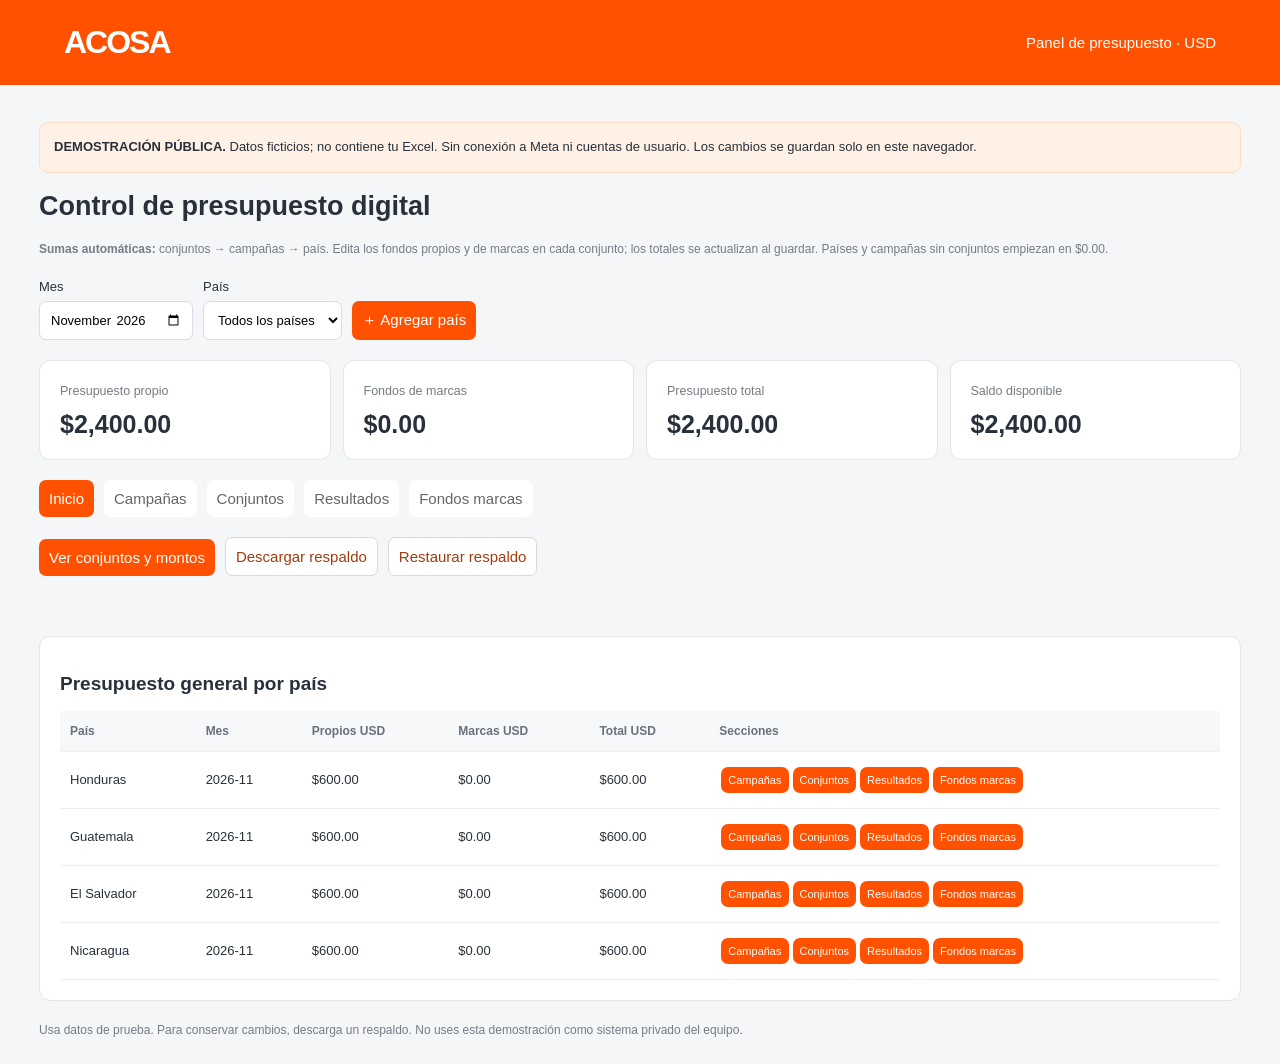
==== index.html @ d29e838d "Abrir vistas globales desde la navegación superior" ====
<!doctype html>
<html lang="es">
<head>
<meta charset="utf-8">
<meta name="viewport" content="width=device-width,initial-scale=1">
<title>ACOSA · Presupuestos</title>
<style>
*{box-sizing:border-box}body{margin:0;background:#f5f6f8;color:#28313b;font:15px Arial,sans-serif}header{background:#ff5100;color:white;padding:24px 5%;display:flex;justify-content:space-between;align-items:center}header b{font-size:32px;letter-spacing:-2px}main{max-width:1250px;margin:auto;padding:24px}h1{font-size:27px}h2{font-size:19px}p{line-height:1.6}.notice{padding:14px;background:#fff1e5;border:1px solid #ffdcc3;border-radius:9px;font-size:13px}label{display:flex;flex-direction:column;gap:7px;font-size:13px}input,select,button{font:inherit;border-radius:7px;padding:10px;border:1px solid #d9dde3}input,select{background:white;min-width:0}button{cursor:pointer;background:#ff5100;color:white;border:0}button:hover{filter:brightness(.95)}button.secondary{background:white;color:#a23c0c;border:1px solid #e4d6ce}.filters,nav,.actions{display:flex;gap:10px;flex-wrap:wrap;align-items:end;margin:20px 0}nav button{background:white;color:#666}nav button.active{background:#ff5100;color:white}.stats{display:grid;grid-template-columns:repeat(4,1fr);gap:12px}.stat,.panel{background:white;border:1px solid #e2e5ea;border-radius:11px;padding:20px}.stat small{color:#747c85}.stat strong{display:block;font-size:25px;margin-top:12px}.panel{margin:20px 0}.overflow{overflow:auto}table{width:100%;border-collapse:collapse;white-space:nowrap;font-size:13px}td,th{padding:13px 10px;text-align:left;border-bottom:1px solid #eee}th{background:#f7f8fa;color:#68717c;font-size:12px}td button{font-size:11px;padding:7px;margin:2px}footer,.note{font-size:12px;color:#747c85;line-height:1.6}.warn{background:#fff1e5;padding:12px;border-radius:7px;color:#974714}dialog{width:min(520px,94vw);border:0;border-radius:14px;padding:25px;box-shadow:0 20px 80px #0003}dialog::backdrop{background:#17202b88}form label{margin:15px 0}form input,form select{width:100%}form .actions{justify-content:flex-end}#error{color:#b83223}#message{min-height:20px;color:#8a3d13;font-size:13px}button:focus-visible,input:focus-visible,select:focus-visible{outline:3px solid #254c87;outline-offset:3px}@media(max-width:700px){main{padding:15px}.stats{grid-template-columns:1fr 1fr}.stat{padding:15px}.stat strong{font-size:21px}header span{font-size:11px;max-width:130px;text-align:right}}@media(max-width:360px){.stats{grid-template-columns:1fr}}
</style>
</head>
<body>
<header><b>ACOSA</b><span>Panel de presupuesto · USD</span></header>
<main>
<p class="notice"><b>DEMOSTRACIÓN PÚBLICA.</b> Datos ficticios; no contiene tu Excel. Sin conexión a Meta ni cuentas de usuario. Los cambios se guardan solo en este navegador.</p>
<h1>Control de presupuesto digital</h1>
<p class="note"><b>Sumas automáticas:</b> conjuntos → campañas → país. Edita los fondos propios y de marcas en cada conjunto; los totales se actualizan al guardar. Países y campañas sin conjuntos empiezan en $0.00.</p>
<div class="filters">
<label>Mes<input id="month" type="month" value="2026-11"></label>
<label>País<select id="country"></select></label>
<button id="newCountry">＋ Agregar país</button>
</div>
<div class="stats" id="stats"></div>
<nav id="tabs"></nav>
<div class="actions">
<button id="add"></button>
<button id="backup" class="secondary">Descargar respaldo</button>
<button id="restore" class="secondary">Restaurar respaldo</button>
<input id="file" type="file" accept=".json" hidden>
</div>
<p id="message" role="status"></p>
<section class="panel">
<h2 id="title"></h2>
<div id="content"></div>
</section>
<footer>Usa datos de prueba. Para conservar cambios, descarga un respaldo. No uses esta demostración como sistema privado del equipo.</footer>
</main>
<dialog id="dialog">
<form id="form">
<h2 id="formTitle"></h2>
<div id="fields"></div>
<p id="error" role="alert"></p>
<div class="actions">
<button type="button" class="secondary" id="cancel">Cancelar</button>
<button>Guardar</button>
</div>
</form>
</dialog>
<script>
'use strict';

const $=s=>document.querySelector(s);
const KEY='acosa-demo-publica-1';

const esc=x=>String(x??'').replace(/[&<>"']/g,c=>({
  '&':'&amp;','<':'&lt;','>':'&gt;',
  '"':'&quot;',"'":'&#39;'
}[c]));

const money=x=>new Intl.NumberFormat('en-US',{
  style:'currency',currency:'USD'
}).format(x);

const sum=(a,k)=>a.reduce((t,x)=>t+Math.round((Number(x[k])||0)*100),0)/100;

const uid=()=>globalThis.crypto?.randomUUID?.()||
  Date.now().toString(36)+Math.random().toString(36).slice(2);

const countries=[
  ['HN','Honduras'],['GT','Guatemala'],
  ['ESV','El Salvador'],['NI','Nicaragua']
];

// Los campos budgets/amount antiguos se conservan por compatibilidad de respaldos.
// No intervienen en los totales: solo se suman los montos de los conjuntos.
const initial={
  countries:countries.map(([id,name])=>({id,name})),
  budgets:countries.map(([id])=>({
    country:id,month:'2026-11',amount:1000
  })),
  campaigns:countries.map(([id])=>({
    id:id+'-camp',country:id,month:'2026-11',
    name:'Campaña de ejemplo',objective:'Mensajes',amount:600
  })),
  sets:countries.map(([id])=>({
    id:id+'-set',campaign:id+'-camp',
    name:'Categoría de ejemplo',
    assigned:'Equipo de prueba',own:600,brand:0
  })),
  brands:[],
  results:[]
};

function valid(x){
  if(!x||![
    'countries','budgets','campaigns','sets','brands','results'
  ].every(k=>Array.isArray(x[k])))return false;

  const n=v=>typeof v==='number'&&Number.isFinite(v)&&v>=0;

  return x.countries.length>0&&
    x.countries.every(c=>
      typeof c.id==='string'&&typeof c.name==='string'
    )&&
    x.budgets.every(b=>n(b.amount))&&
    x.campaigns.every(c=>
      n(c.amount)&&x.countries.some(p=>p.id===c.country)
    )&&
    x.sets.every(s=>
      n(s.own)&&n(s.brand)&&
      x.campaigns.some(c=>c.id===s.campaign)
    )&&
    x.brands.every(b=>n(b.amount))&&
    x.results.every(r=>
      ['spend','clicks','messages','purchases','value']
        .every(k=>n(r[k]))&&
      x.sets.some(s=>s.id===r.set)
    );
}

let data;

try{
  data=JSON.parse(localStorage.getItem(KEY));
  if(!valid(data))data=structuredClone(initial);
}catch{
  data=structuredClone(initial);
}

let view='home',focus='',submit;
const VIEW_KEY=KEY+'-navigation';

const titles={
  home:'Presupuesto general por país',
  campaigns:'Campañas y objetivos',
  sets:'Conjuntos por categoría',
  results:'Resultados de Meta',
  brands:'Fondos de marcas'
};

const month=()=>$('#month').value;
const country=()=>$('#country').value;

const name=id=>data.countries.find(c=>c.id===id)?.name||id;

const campaign=id=>data.campaigns.find(c=>c.id===id);

const selectedCampaigns=()=>data.campaigns.filter(c=>
  c.month===month()&&(!country()||c.country===country())
);

const selectedSets=()=>{
  const ids=new Set(selectedCampaigns().map(c=>c.id));
  return data.sets.filter(s=>ids.has(s.campaign));
};

const results=ss=>{
  const ids=new Set(ss.map(s=>s.id));
  return data.results.filter(r=>
    ids.has(r.set)&&r.date.slice(0,7)===month()
  );
};

function save(){
  try{
    localStorage.setItem(KEY,JSON.stringify(data));
    $('#message').textContent='Guardado en este navegador.';
  }catch{
    $('#message').textContent=
      'No se pudo guardar. Descarga un respaldo antes de cerrar.';
  }
  render();
}

function opts(rows,key,label){
  return rows.map(r=>
    `<option value="${esc(r[key])}">${
      esc(typeof label==='function'?label(r):r[label])
    }</option>`
  ).join('');
}

function button(text,action,id){
  return `<button data-action="${action}" data-id="${esc(id)}">
    ${text}
  </button>`;
}

function table(headers,rows){
  return '<div class="overflow"><table><thead><tr>'+
    headers.map(h=>'<th>'+h+'</th>').join('')+
    '</tr></thead><tbody>'+
    (rows.length?
      rows.map(r=>'<tr>'+
        r.map(v=>'<td>'+v+'</td>').join('')+
      '</tr>').join(''):
      '<tr><td colspan="'+headers.length+
      '">Sin registros para esta selección.</td></tr>'
    )+'</tbody></table></div>';
}

function render(){
  const current=country();

  $('#country').innerHTML=
    '<option value="">Todos los países</option>'+
    opts(data.countries,'id','name');

  $('#country').value=current;

  const cs=selectedCampaigns();
  const ss=selectedSets();
  const rr=results(ss);

  const bs=data.brands.filter(b=>
    b.month===month()&&(!country()||b.country===country())
  );

  // Los conjuntos son la única fuente del presupuesto calculado.
  const own=sum(ss,'own');
  const brands=sum(ss,'brand');
  const spent=sum(rr,'spend');

  $('#stats').innerHTML=[
    ['Presupuesto propio',own],
    ['Fondos de marcas',brands],
    ['Presupuesto total',own+brands],
    ['Saldo disponible',own+brands-spent]
  ].map(([label,n])=>
    '<article class="stat"><small>'+label+
    '</small><strong>'+money(n)+'</strong></article>'
  ).join('');

  $('#tabs').innerHTML=Object.keys(titles).map(v=>
    '<button data-view="'+v+'" class="'+
    (view===v?'active':'')+'">'+({
      home:'Inicio',campaigns:'Campañas',
      sets:'Conjuntos',results:'Resultados',
      brands:'Fondos marcas'
    }[v])+'</button>'
  ).join('');

  $('#title').textContent=titles[view];

  $('#add').textContent={
    home:'Ver conjuntos y montos',
    campaigns:'＋ Nueva campaña',
    sets:'＋ Nuevo conjunto',
    results:'＋ Registrar resultado',
    brands:'＋ Aporte de marca'
  }[view];

  let html='';

  if(view==='home'){
    html=table([
      'País','Mes','Propios USD',
      'Marcas USD','Total USD','Secciones'
    ],data.countries.filter(c=>
      !country()||c.id===country()
    ).map(c=>{
      const countrySets=ss.filter(s=>campaign(s.campaign).country===c.id);
      const own=sum(countrySets,'own');
      const brands=sum(countrySets,'brand');

      return [
        esc(c.name),esc(month()),money(own),
        money(brands),money(own+brands),
        ['campaigns','sets','results','brands'].map(v=>
          button({
            campaigns:'Campañas',sets:'Conjuntos',
            results:'Resultados',brands:'Fondos marcas'
          }[v],v,c.id)
        ).join('')
      ];
    }));
  }

  if(view==='campaigns'){
    html=table([
      'País','Campaña','Objetivo','Propios USD',
      'Marcas USD','Gasto USD','Saldo USD',
      'Ejecución','Detalle'
    ],cs.map(c=>{
      const sets=ss.filter(s=>s.campaign===c.id);
      const brand=sum(sets,'brand');
      const spent=sum(results(sets),'spend');
      const own=sum(sets,'own');
      const total=own+brand;

      return [
        esc(name(c.country)),esc(c.name),esc(c.objective),
        money(own),money(brand),money(spent),
        money(total-spent),
        total?(100*spent/total).toFixed(1)+'%':'—',
        button('Ver conjuntos','detail',c.id)
      ];
    }));
  }

  if(view==='sets'){
    const list=cs.filter(c=>!focus||c.id===focus);

    html=(focus?button('Ver todas las campañas','all',''):'')+
      list.map(c=>{
        const rows=ss.filter(s=>s.campaign===c.id);
        const total=sum(rows,'own')+sum(rows,'brand');

        return '<h3>'+esc(name(c.country)+' · '+c.name)+'</h3>'+
          '<p class="note">Total automático de campaña: <b>'+money(total)+
          '</b> · Propios: '+money(sum(rows,'own'))+
          ' · Marcas: '+money(sum(rows,'brand'))+'</p>'+
          table([
            'Categoría / conjunto','Asignado a','Propios USD',
            'Marcas USD','Gasto USD','Saldo USD','Acción'
          ],rows.map(s=>{
            const spent=sum(results([s]),'spend');
            return [
              esc(s.name),esc(s.assigned),money(s.own),
              money(s.brand),money(spent),
              money(s.own+s.brand-spent),
              button('Editar','editSet',s.id)
            ];
          }));
      }).join('');

    if(!list.length){
      html='<p>Primero crea una campaña para este país y mes.</p>';
    }
  }

  if(view==='results'){
    const spend=sum(rr,'spend');
    const clicks=sum(rr,'clicks');
    const messages=sum(rr,'messages');

    html='<p>CPC: <b>'+
      (clicks?money(spend/clicks):'—')+
      '</b> · Costo por mensaje: <b>'+
      (messages?money(spend/messages):'—')+
      '</b> · ROAS: <b>'+
      (spend?(sum(rr,'value')/spend).toFixed(2)+'x':'—')+
      '</b></p>'+
      table([
        'Fecha','País','Conjunto','Anuncio',
        'Gasto USD','Clics','Mensajes','Compras','Ventas USD'
      ],rr.map(r=>{
        const s=data.sets.find(s=>s.id===r.set);
        return [
          esc(r.date),esc(name(campaign(s.campaign).country)),
          esc(s.name),esc(r.ad),money(r.spend),
          r.clicks,r.messages,r.purchases,money(r.value)
        ];
      }));
  }

  if(view==='brands'){
    html=table([
      'País','Mes','Marca','Categoría','Objetivo','Aporte USD'
    ],bs.map(b=>[
      esc(name(b.country)),esc(b.month),esc(b.name),
      esc(b.category),esc(b.objective),money(b.amount)
    ]))+
      '<p class="note">Aportes registrados: '+money(sum(bs,'amount'))+
      ' · Asignados a conjuntos: '+money(sum(ss,'brand'))+
      '. El presupuesto del país usa solo los fondos asignados en conjuntos. Los aportes registrados aquí son una referencia y no se suman otra vez.</p>';
  }

  $('#content').innerHTML=html;
  try{
    sessionStorage.setItem(VIEW_KEY,JSON.stringify({
      view,focus,month:month(),country:country()
    }));
  }catch{
    // El panel sigue funcionando si el navegador bloquea este almacenamiento.
  }
}

function input(key,label,value='',type='text'){
  return '<label>'+label+'<input name="'+key+
    '" type="'+type+'" value="'+esc(value)+'" required '+
    (type==='number'?
      'min="0" max="100000000" step="0.01"':
      'maxlength="120"'
    )+'></label>';
}

function select(key,label,rows,k,l){
  return '<label>'+label+'<select name="'+key+'" required>'+
    opts(rows,k,l)+'</select></label>';
}

function countryField(){
  return select('country','País',data.countries,'id','name');
}

function objectiveField(){
  return select('objective','Objetivo',[
    'Tráfico','Conversiones','Mensajes','Alcance','Especial'
  ].map(id=>({id})),'id','id');
}

function modal(title,fields,fn,values={}){
  $('#formTitle').textContent=title;
  $('#fields').innerHTML=fields;
  $('#error').textContent='';
  submit=fn;

  for(const [k,v]of Object.entries(values)){
    $('#form').elements[k].value=v;
  }

  $('#dialog').showModal();
}

function fail(text){
  $('#error').textContent=text;
  return false;
}

function openSet(id){
  const s=data.sets.find(s=>s.id===id);
  const cs=selectedCampaigns();

  if(!cs.length)return alert('Primero crea una campaña.');

  modal(s?'Editar conjunto':'Nuevo conjunto',
    select('campaign','Campaña',cs,'id',
      c=>name(c.country)+' · '+c.name
    )+
    input('name','Categoría / nombre del conjunto',s?.name||'')+
    input('assigned','Asignado a',s?.assigned||'')+
    input('own','Fondos propios USD',s?.own||0,'number')+
    input('brand','Fondos de marcas asignados USD',
      s?.brand||0,'number'
    ),
    d=>{
      if(s&&s.campaign!==d.campaign){
        return fail('No cambies la campaña de un conjunto existente.');
      }

      const value={...d,own:+d.own,brand:+d.brand};

      if(s)Object.assign(s,value);
      else data.sets.push({id:uid(),...value});

      return true;
    },
    {campaign:s?.campaign||focus||cs[0].id}
  );
}

$('#newCountry').onclick=()=>modal('Agregar país',
  input('id','Código de país (2 a 5 letras)')+
  input('name','Nombre del país'),
  d=>{
    d.id=d.id.toUpperCase();

    if(!/^[A-Z]{2,5}$/.test(d.id)){
      return fail('Usa un código de 2 a 5 letras.');
    }

    if(data.countries.some(c=>
      c.id===d.id||c.name.toLowerCase()===d.name.toLowerCase()
    )){
      return fail('Ese país ya existe.');
    }

    data.countries.push({id:d.id,name:d.name});
    data.budgets.push({
      country:d.id,month:month(),amount:0
    });

    return true;
  }
);

$('#add').onclick=()=>{
  if(view==='home'){
    view='sets';
    focus='';
    render();
    return;
  }

  if(view==='campaigns'){
    return modal('Nueva campaña',
      countryField()+
      input('name','Nombre de campaña')+
      objectiveField(),
      d=>{
        data.campaigns.push({
          id:uid(),...d,month:month(),amount:0
        });
        return true;
      },
      {country:country()||data.countries[0].id}
    );
  }

  if(view==='sets')return openSet();

  if(view==='brands'){
    return modal('Aporte de marca',
      countryField()+
      input('name','Marca')+
      input('category','Categoría')+
      objectiveField()+
      input('amount','Aporte adicional USD',0,'number'),
      d=>{
        data.brands.push({
          id:uid(),...d,month:month(),amount:+d.amount
        });
        return true;
      },
      {country:country()||data.countries[0].id}
    );
  }

  if(view==='results'){
    const ss=selectedSets();

    if(!ss.length){
      return alert('Primero crea una campaña y un conjunto.');
    }

    modal('Registrar resultado',
      select('set','Conjunto',ss,'id',
        s=>name(campaign(s.campaign).country)+' · '+
          campaign(s.campaign).name+' / '+s.name
      )+
      input('date','Fecha',month()+'-01','date')+
      input('ad','ID del anuncio')+
      [
        ['spend','Gasto USD'],['clicks','Clics'],
        ['messages','Mensajes'],['purchases','Compras'],
        ['value','Valor de compras USD']
      ].map(([k,l])=>input(k,l,0,'number')).join(''),
      d=>{
        if(d.date.slice(0,7)!==month()){
          return fail('La fecha debe pertenecer al mes seleccionado.');
        }

        if(data.results.some(r=>
          r.set===d.set&&r.date===d.date&&r.ad===d.ad
        )){
          return fail(
            'Ese anuncio ya tiene un resultado en esa fecha y conjunto.'
          );
        }

        const row={id:uid(),...d};

        for(const k of [
          'spend','clicks','messages','purchases','value'
        ]){
          row[k]=+d[k];
        }

        data.results.push(row);
        return true;
      }
    );
  }
};

$('#form').onsubmit=e=>{
  e.preventDefault();
  const d=Object.fromEntries(new FormData(e.target));

  for(const k in d)d[k]=d[k].trim();

  if(submit(d)){
    $('#dialog').close();
    save();
  }
};

$('#cancel').onclick=()=>$('#dialog').close();

$('#tabs').onclick=e=>{
  const b=e.target.closest('[data-view]');
  if(b){
    view=b.dataset.view;
    focus='';
    // La navegación superior siempre abre la vista global.
    $('#country').value='';
    render();
  }
};

$('#content').onclick=e=>{
  const b=e.target.closest('[data-action]');
  if(!b)return;

  const {action,id}=b.dataset;

  if(action==='editSet')return openSet(id);

  if(action==='detail'){
    view='sets';
    focus=id;
    $('#country').value=campaign(id).country;
  }else if(action==='all'){
    focus='';
  }else{
    view=action;
    focus='';
    $('#country').value=id;
  }

  render();
};

$('#country').onchange=()=>{
  focus='';
  render();
};

$('#month').onchange=()=>{
  if(!month())$('#month').value='2026-11';
  focus='';
  render();
};

$('#backup').onclick=()=>{
  const a=document.createElement('a');

  a.href=URL.createObjectURL(new Blob([
    JSON.stringify({format:KEY,data},null,2)
  ],{type:'application/json'}));

  a.download='ACOSA-demo-respaldo.json';
  a.click();

  setTimeout(()=>URL.revokeObjectURL(a.href),1000);
};

$('#restore').onclick=()=>$('#file').click();

$('#file').onchange=async e=>{
  try{
    const file=e.target.files[0];
    if(!file)return;
    if(file.size>10000000)throw Error();

    const backup=JSON.parse(await file.text());

    if(backup.format!==KEY||!valid(backup.data))throw Error();

    if(confirm('¿Reemplazar los datos actuales por este respaldo?')){
      data=backup.data;
      $('#country').value='';
      focus='';
      save();
    }
  }catch{
    alert('No es un respaldo válido de esta demostración.');
  }finally{
    e.target.value='';
  }
};

// sessionStorage conserva la ubicación al recargar esta pestaña del navegador.
// Los presupuestos siguen almacenados por separado, en localStorage.
try{
  const location=JSON.parse(sessionStorage.getItem(VIEW_KEY));
  if(location&&Object.hasOwn(titles,location.view)){
    view=location.view;
    if(/^\d{4}-(0[1-9]|1[0-2])$/.test(location.month)){
      $('#month').value=location.month;
    }
    $('#country').innerHTML='<option value="">Todos los países</option>'+
      opts(data.countries,'id','name');
    $('#country').value=data.countries.some(c=>c.id===location.country)?
      location.country:'';
    const active=selectedCampaigns().find(c=>c.id===location.focus);
    focus=view==='sets'&&active?active.id:'';
  }
}catch{
  // Una ubicación inválida no impide abrir el panel.
}
render();
</script>
</body>
</html>
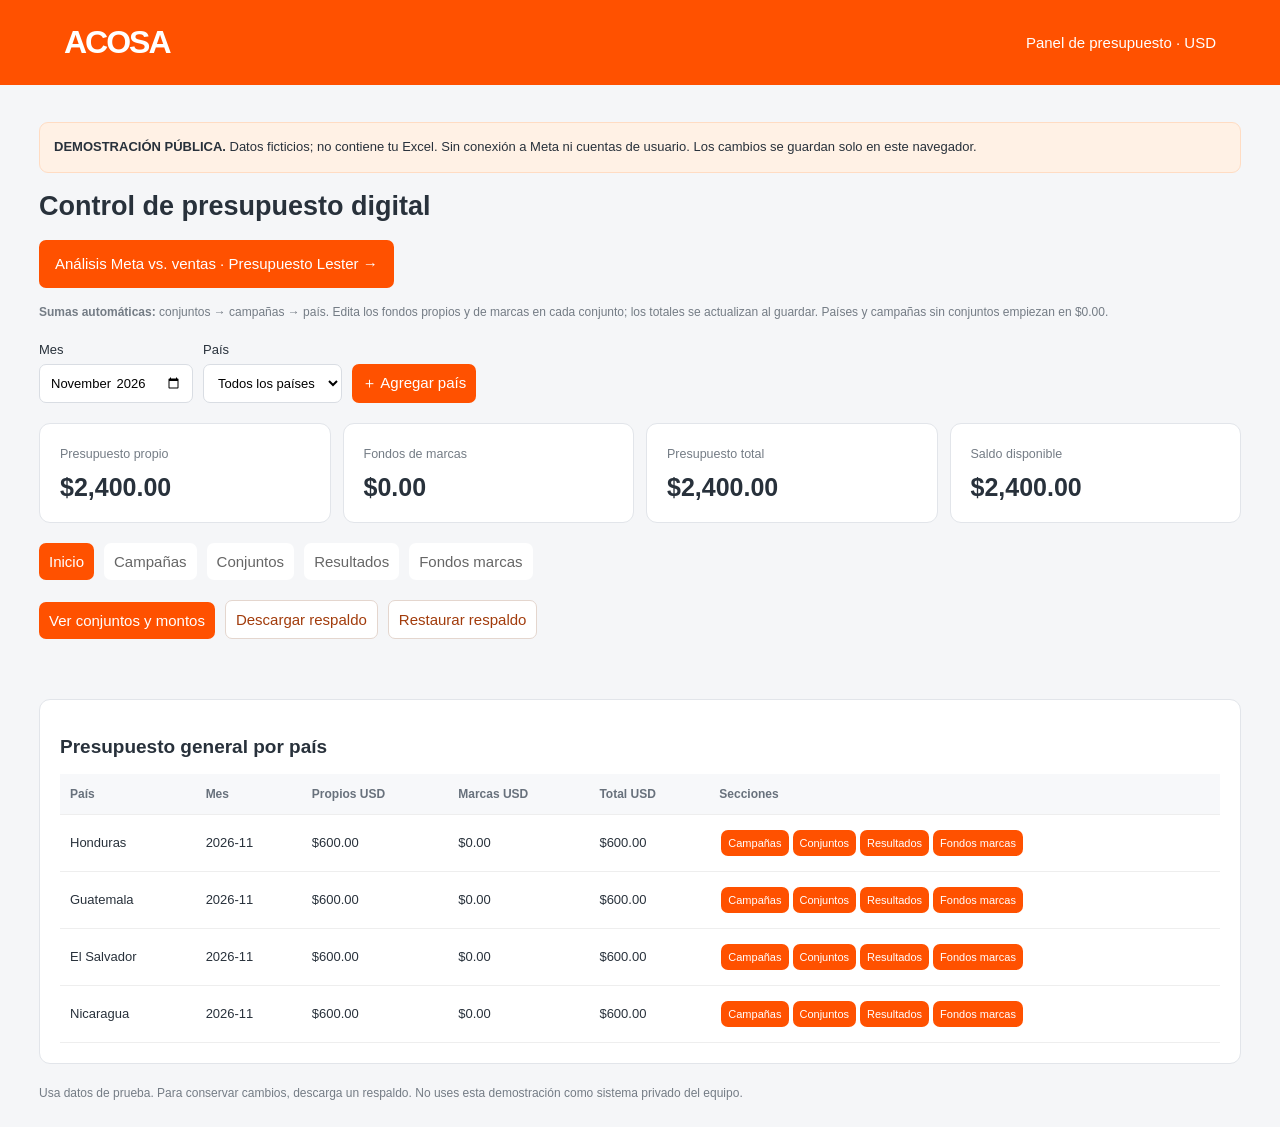
==== commit 9000a507: "Agregar cargas mensuales, análisis y Presupuesto Lester editable" ====
--- a/index.html
+++ b/index.html
@@ -13,6 +13,7 @@
 <main>
 <p class="notice"><b>DEMOSTRACIÓN PÚBLICA.</b> Datos ficticios; no contiene tu Excel. Sin conexión a Meta ni cuentas de usuario. Los cambios se guardan solo en este navegador.</p>
 <h1>Control de presupuesto digital</h1>
+<p><a href="analisis.html" style="display:inline-block;background:#ff5100;color:white;padding:12px 16px;border-radius:7px;text-decoration:none">Análisis Meta vs. ventas · Presupuesto Lester →</a></p>
 <p class="note"><b>Sumas automáticas:</b> conjuntos → campañas → país. Edita los fondos propios y de marcas en cada conjunto; los totales se actualizan al guardar. Países y campañas sin conjuntos empiezan en $0.00.</p>
 <div class="filters">
 <label>Mes<input id="month" type="month" value="2026-11"></label>
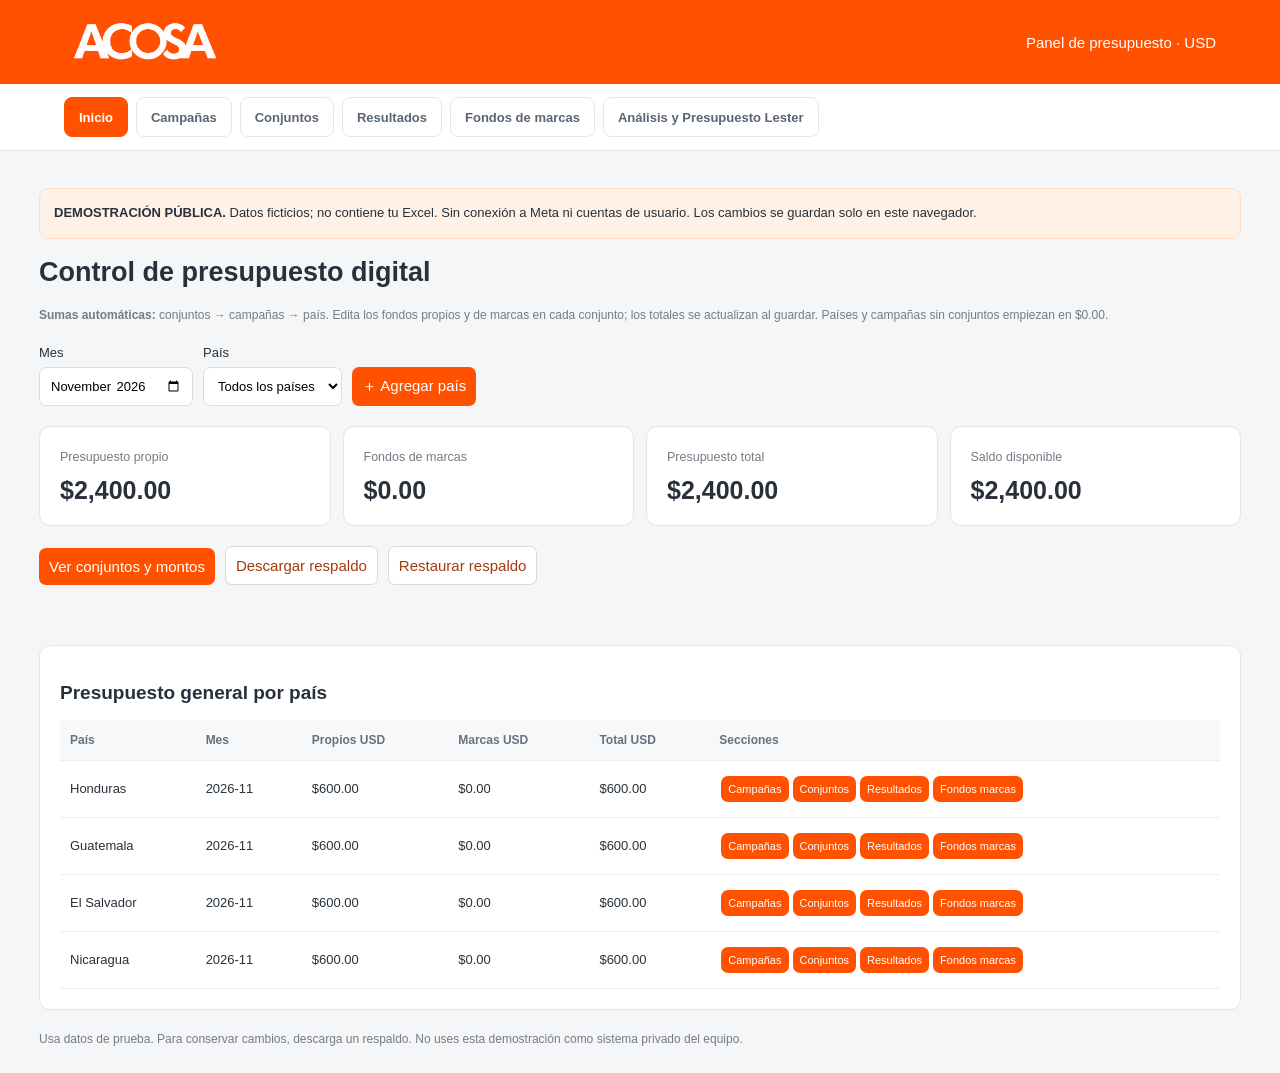
==== commit c9883877: "Unificar logo y navegación entre presupuestos y análisis" ====
--- a/index.html
+++ b/index.html
@@ -7,13 +7,22 @@
 <style>
 *{box-sizing:border-box}body{margin:0;background:#f5f6f8;color:#28313b;font:15px Arial,sans-serif}header{background:#ff5100;color:white;padding:24px 5%;display:flex;justify-content:space-between;align-items:center}header b{font-size:32px;letter-spacing:-2px}main{max-width:1250px;margin:auto;padding:24px}h1{font-size:27px}h2{font-size:19px}p{line-height:1.6}.notice{padding:14px;background:#fff1e5;border:1px solid #ffdcc3;border-radius:9px;font-size:13px}label{display:flex;flex-direction:column;gap:7px;font-size:13px}input,select,button{font:inherit;border-radius:7px;padding:10px;border:1px solid #d9dde3}input,select{background:white;min-width:0}button{cursor:pointer;background:#ff5100;color:white;border:0}button:hover{filter:brightness(.95)}button.secondary{background:white;color:#a23c0c;border:1px solid #e4d6ce}.filters,nav,.actions{display:flex;gap:10px;flex-wrap:wrap;align-items:end;margin:20px 0}nav button{background:white;color:#666}nav button.active{background:#ff5100;color:white}.stats{display:grid;grid-template-columns:repeat(4,1fr);gap:12px}.stat,.panel{background:white;border:1px solid #e2e5ea;border-radius:11px;padding:20px}.stat small{color:#747c85}.stat strong{display:block;font-size:25px;margin-top:12px}.panel{margin:20px 0}.overflow{overflow:auto}table{width:100%;border-collapse:collapse;white-space:nowrap;font-size:13px}td,th{padding:13px 10px;text-align:left;border-bottom:1px solid #eee}th{background:#f7f8fa;color:#68717c;font-size:12px}td button{font-size:11px;padding:7px;margin:2px}footer,.note{font-size:12px;color:#747c85;line-height:1.6}.warn{background:#fff1e5;padding:12px;border-radius:7px;color:#974714}dialog{width:min(520px,94vw);border:0;border-radius:14px;padding:25px;box-shadow:0 20px 80px #0003}dialog::backdrop{background:#17202b88}form label{margin:15px 0}form input,form select{width:100%}form .actions{justify-content:flex-end}#error{color:#b83223}#message{min-height:20px;color:#8a3d13;font-size:13px}button:focus-visible,input:focus-visible,select:focus-visible{outline:3px solid #254c87;outline-offset:3px}@media(max-width:700px){main{padding:15px}.stats{grid-template-columns:1fr 1fr}.stat{padding:15px}.stat strong{font-size:21px}header span{font-size:11px;max-width:130px;text-align:right}}@media(max-width:360px){.stats{grid-template-columns:1fr}}
 </style>
+<link rel="stylesheet" href="navegacion.css">
 </head>
 <body>
-<header><b>ACOSA</b><span>Panel de presupuesto · USD</span></header>
+<header class="site-header"><a class="site-brand" href="index.html?view=home" aria-label="ACOSA · Inicio"><img src="assets/acosa-logo.png" alt="ACOSA" width="164" height="60"></a><span>Panel de presupuesto · USD</span></header>
+<nav id="module-nav" class="module-nav" aria-label="Navegación principal">
+<a href="index.html?view=home" data-view="home">Inicio</a>
+<a href="index.html?view=campaigns" data-view="campaigns">Campañas</a>
+<a href="index.html?view=sets" data-view="sets">Conjuntos</a>
+<a href="index.html?view=results" data-view="results">Resultados</a>
+<a href="index.html?view=brands" data-view="brands">Fondos de marcas</a>
+<a href="analisis.html" data-module="analysis">Análisis y Presupuesto Lester</a>
+</nav>
 <main>
 <p class="notice"><b>DEMOSTRACIÓN PÚBLICA.</b> Datos ficticios; no contiene tu Excel. Sin conexión a Meta ni cuentas de usuario. Los cambios se guardan solo en este navegador.</p>
 <h1>Control de presupuesto digital</h1>
-<p><a href="analisis.html" style="display:inline-block;background:#ff5100;color:white;padding:12px 16px;border-radius:7px;text-decoration:none">Análisis Meta vs. ventas · Presupuesto Lester →</a></p>
+
 <p class="note"><b>Sumas automáticas:</b> conjuntos → campañas → país. Edita los fondos propios y de marcas en cada conjunto; los totales se actualizan al guardar. Países y campañas sin conjuntos empiezan en $0.00.</p>
 <div class="filters">
 <label>Mes<input id="month" type="month" value="2026-11"></label>
@@ -21,7 +30,7 @@
 <button id="newCountry">＋ Agregar país</button>
 </div>
 <div class="stats" id="stats"></div>
-<nav id="tabs"></nav>
+
 <div class="actions">
 <button id="add"></button>
 <button id="backup" class="secondary">Descargar respaldo</button>
@@ -231,14 +240,12 @@
     '</small><strong>'+money(n)+'</strong></article>'
   ).join('');
 
-  $('#tabs').innerHTML=Object.keys(titles).map(v=>
-    '<button data-view="'+v+'" class="'+
-    (view===v?'active':'')+'">'+({
-      home:'Inicio',campaigns:'Campañas',
-      sets:'Conjuntos',results:'Resultados',
-      brands:'Fondos marcas'
-    }[v])+'</button>'
-  ).join('');
+  document.querySelectorAll('#module-nav [data-view]').forEach(a=>{
+    const active=a.dataset.view===view;
+    a.classList.toggle('active',active);
+    if(active)a.setAttribute('aria-current','page');
+    else a.removeAttribute('aria-current');
+  });
 
   $('#title').textContent=titles[view];
 
@@ -578,16 +585,13 @@
 
 $('#cancel').onclick=()=>$('#dialog').close();
 
-$('#tabs').onclick=e=>{
-  const b=e.target.closest('[data-view]');
-  if(b){
-    view=b.dataset.view;
-    focus='';
-    // La navegación superior siempre abre la vista global.
-    $('#country').value='';
-    render();
-  }
-};
+document.querySelectorAll('#module-nav [data-view]').forEach(a=>a.onclick=e=>{
+  e.preventDefault();
+  view=a.dataset.view;
+  focus='';
+  $('#country').value='';
+  render();
+});
 
 $('#content').onclick=e=>{
   const b=e.target.closest('[data-action]');
@@ -680,6 +684,16 @@
 }catch{
   // Una ubicación inválida no impide abrir el panel.
 }
+// Los accesos desde otros módulos abren una vista global, conservando el mes.
+const requestedView=new URLSearchParams(window.location.search).get('view');
+if(requestedView&&Object.hasOwn(titles,requestedView)){
+  view=requestedView;
+  focus='';
+  $('#country').value='';
+  const cleanURL=new URL(window.location.href);
+  cleanURL.searchParams.delete('view');
+  history.replaceState(null,'',cleanURL);
+}
 render();
 </script>
 </body>
--- a/navegacion.css
+++ b/navegacion.css
@@ -0,0 +1 @@
+.site-header{background:#ff5100;padding:12px max(20px,5%);min-height:84px;display:flex;align-items:center;justify-content:space-between;gap:20px;color:#fff}.site-brand{display:flex;align-items:center;text-decoration:none;flex-shrink:0}.site-brand img{display:block;width:164px;height:60px;object-fit:contain;mix-blend-mode:lighten}.module-nav{display:flex;flex-wrap:wrap;gap:8px;margin:0;padding:13px max(16px,5%);background:#fff;border-bottom:1px solid #e2e5ea;position:sticky;top:0;z-index:20;align-items:center}.module-nav a{display:inline-flex;align-items:center;text-decoration:none;color:#596572;font-size:13px;font-weight:600;padding:11px 14px;border:1px solid #e4e7ec;border-radius:8px;background:#fff;min-height:40px}.module-nav a:hover{background:#fff1e7;color:#bd440c}.module-nav a.active{background:#ff5100;border-color:#ff5100;color:#fff}.module-nav a:focus-visible,.site-brand:focus-visible{outline:3px solid #254d84;outline-offset:3px}html{scroll-padding-top:130px}@media(max-width:650px){.site-header{min-height:76px;padding:10px 16px}.site-brand img{width:138px;height:52px}.site-header span{font-size:11px;max-width:150px;text-align:right}.module-nav{gap:6px;padding:9px 12px}.module-nav a{padding:9px 10px;font-size:11px;min-height:36px}html{scroll-padding-top:160px}}
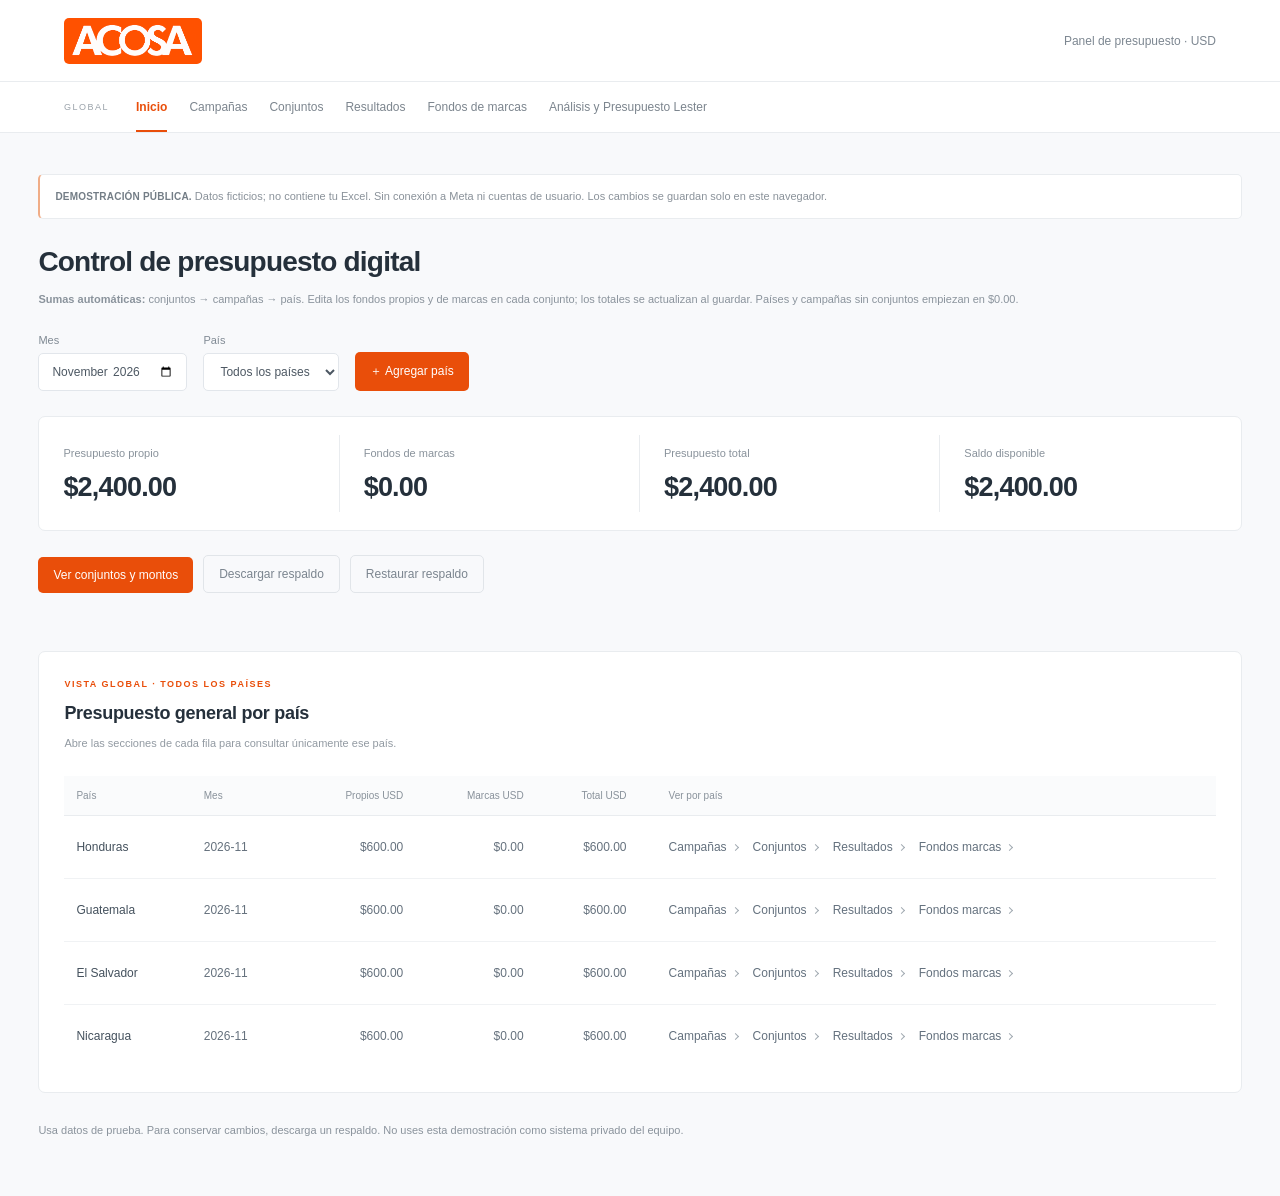
==== commit 705d5b2c: "Simplificar diseño y distinguir navegación global de accesos por país" ====
--- a/index.html
+++ b/index.html
@@ -11,7 +11,7 @@
 </head>
 <body>
 <header class="site-header"><a class="site-brand" href="index.html?view=home" aria-label="ACOSA · Inicio"><img src="assets/acosa-logo.png" alt="ACOSA" width="164" height="60"></a><span>Panel de presupuesto · USD</span></header>
-<nav id="module-nav" class="module-nav" aria-label="Navegación principal">
+<nav id="module-nav" class="module-nav" aria-label="Navegación global de todos los países">
 <a href="index.html?view=home" data-view="home">Inicio</a>
 <a href="index.html?view=campaigns" data-view="campaigns">Campañas</a>
 <a href="index.html?view=sets" data-view="sets">Conjuntos</a>
@@ -39,7 +39,9 @@
 </div>
 <p id="message" role="status"></p>
 <section class="panel">
+<p class="scope-label" id="scope"></p>
 <h2 id="title"></h2>
+<p class="section-description" id="section-description"></p>
 <div id="content"></div>
 </section>
 <footer>Usa datos de prueba. Para conservar cambios, descarga un respaldo. No uses esta demostración como sistema privado del equipo.</footer>
@@ -190,9 +192,11 @@
 }
 
 function button(text,action,id){
-  return `<button data-action="${action}" data-id="${esc(id)}">
-    ${text}
-  </button>`;
+  const scoped=['campaigns','sets','results','brands'].includes(action);
+  const label=scoped?`${text} de ${name(id)}`:text;
+  return `<button class="${scoped?'country-link':'table-action'}"
+    aria-label="${esc(label)}" title="${esc(label)}"
+    data-action="${action}" data-id="${esc(id)}">${text}</button>`;
 }
 
 function table(headers,rows){
@@ -247,7 +251,13 @@
     else a.removeAttribute('aria-current');
   });
 
+  document.body.dataset.view=view;
   $('#title').textContent=titles[view];
+  $('#scope').textContent=country()?`País · ${name(country())}`:'Vista global · Todos los países';
+  $('#section-description').textContent=view==='home'?
+    'Abre las secciones de cada fila para consultar únicamente ese país.':
+    country()?`Información de ${name(country())}. Los accesos superiores abren la vista global.`:
+    'Información consolidada de todos los países para el mes seleccionado.';
 
   $('#add').textContent={
     home:'Ver conjuntos y montos',
@@ -262,7 +272,7 @@
   if(view==='home'){
     html=table([
       'País','Mes','Propios USD',
-      'Marcas USD','Total USD','Secciones'
+      'Marcas USD','Total USD','Ver por país'
     ],data.countries.filter(c=>
       !country()||c.id===country()
     ).map(c=>{
@@ -273,12 +283,12 @@
       return [
         esc(c.name),esc(month()),money(own),
         money(brands),money(own+brands),
-        ['campaigns','sets','results','brands'].map(v=>
+        '<div class="country-links">'+['campaigns','sets','results','brands'].map(v=>
           button({
             campaigns:'Campañas',sets:'Conjuntos',
             results:'Resultados',brands:'Fondos marcas'
           }[v],v,c.id)
-        ).join('')
+        ).join('')+'</div>'
       ];
     }));
   }
--- a/navegacion.css
+++ b/navegacion.css
@@ -1 +1,21 @@
-.site-header{background:#ff5100;padding:12px max(20px,5%);min-height:84px;display:flex;align-items:center;justify-content:space-between;gap:20px;color:#fff}.site-brand{display:flex;align-items:center;text-decoration:none;flex-shrink:0}.site-brand img{display:block;width:164px;height:60px;object-fit:contain;mix-blend-mode:lighten}.module-nav{display:flex;flex-wrap:wrap;gap:8px;margin:0;padding:13px max(16px,5%);background:#fff;border-bottom:1px solid #e2e5ea;position:sticky;top:0;z-index:20;align-items:center}.module-nav a{display:inline-flex;align-items:center;text-decoration:none;color:#596572;font-size:13px;font-weight:600;padding:11px 14px;border:1px solid #e4e7ec;border-radius:8px;background:#fff;min-height:40px}.module-nav a:hover{background:#fff1e7;color:#bd440c}.module-nav a.active{background:#ff5100;border-color:#ff5100;color:#fff}.module-nav a:focus-visible,.site-brand:focus-visible{outline:3px solid #254d84;outline-offset:3px}html{scroll-padding-top:130px}@media(max-width:650px){.site-header{min-height:76px;padding:10px 16px}.site-brand img{width:138px;height:52px}.site-header span{font-size:11px;max-width:150px;text-align:right}.module-nav{gap:6px;padding:9px 12px}.module-nav a{padding:9px 10px;font-size:11px;min-height:36px}html{scroll-padding-top:160px}}
+:root{--accent:#e94e0a;--ink:#25303b;--muted:#7d8791;--line:#e9ecef;--surface:#fff;--page:#f8f9fb}
+body{background:var(--page);color:var(--ink);font-family:Arial,Helvetica,sans-serif;font-size:14px;-webkit-font-smoothing:antialiased}
+.site-header{background:#fff;padding:14px max(22px,5%);min-height:82px;display:flex;align-items:center;justify-content:space-between;gap:20px;color:var(--muted);border-bottom:1px solid var(--line)}
+.site-brand{display:flex;align-items:center;text-decoration:none;flex-shrink:0;background:#ff5100;border-radius:5px;overflow:hidden}.site-brand img{display:block;width:138px;height:46px;object-fit:contain;mix-blend-mode:lighten}.site-header span{color:var(--muted);font-size:12px;font-weight:400}
+.module-nav{display:flex;flex-wrap:wrap;gap:4px 22px;margin:0;padding:0 max(22px,5%);background:#fff;border-bottom:1px solid var(--line);position:sticky;top:0;z-index:20;align-items:center}
+.module-nav::before{content:'GLOBAL';font-size:9px;letter-spacing:1.5px;color:#9aa2aa;margin-right:5px}
+.module-nav a{display:inline-flex;align-items:center;text-decoration:none;color:#7c858e;font-size:12px;font-weight:500;padding:18px 0 16px;border:0;border-bottom:2px solid transparent;border-radius:0;background:transparent;min-height:49px;transition:color .15s,border-color .15s}
+.module-nav a:hover{color:var(--ink);background:transparent}.module-nav a.active{background:transparent;border-bottom-color:var(--accent);color:var(--accent);font-weight:600}
+.module-nav a:focus-visible,.site-brand:focus-visible{outline:3px solid #254d84;outline-offset:3px}
+main{max-width:1400px;padding:30px max(22px,3%);margin:auto}h1{font-size:28px;font-weight:600;letter-spacing:-.8px;margin:27px 0 12px}h2{font-size:18px;font-weight:600;letter-spacing:-.3px;margin:5px 0 20px}h3{font-size:15px;font-weight:600;margin:24px 0 12px}p{line-height:1.7}
+.notice{background:#fff;border:1px solid var(--line);border-left:2px solid #f0ad87;border-radius:5px;font-size:11px;color:#8a929a;padding:12px 15px}.notice b{font-size:10px;letter-spacing:.2px;color:#737d86}.note,.muted,footer{font-size:11px;line-height:1.8;color:#8a939c}
+label{font-size:11px;color:#808a94}input,select,textarea{border:1px solid #e2e6eb;border-radius:5px;padding:10px 12px;font-size:12px;color:#4d5863;background:white;box-shadow:none}button{font-size:12px;font-weight:500;padding:11px 15px;border-radius:5px;background:var(--accent);box-shadow:none;transition:background .15s,color .15s}button:hover{filter:none;background:#d94405}button.secondary,.secondary{background:transparent;border:1px solid #e1e5e9;color:#7b858f}button.secondary:hover,.secondary:hover{background:#fff;color:#384651;border-color:#ccd2d9}
+.filters{margin:25px 0;gap:16px}.actions{gap:10px;margin:24px 0}.stats{gap:0;background:white;border:1px solid var(--line);border-radius:7px;padding:5px 0}.stat{background:transparent;border:0;border-right:1px solid var(--line);border-radius:0;margin:13px 0;padding:9px 24px;box-shadow:none}.stat:last-child{border-right:0}.stat small,.stat span{font-size:11px;color:#89929b}.stat strong{font-size:27px;font-weight:600;letter-spacing:-.8px;margin-top:12px}
+.panel{border:1px solid var(--line);border-radius:7px;padding:25px;margin:24px 0;background:white;box-shadow:none}.scope-label{font-size:9px;letter-spacing:1.5px;text-transform:uppercase;color:var(--accent);margin:0 0 10px;font-weight:600}.section-description{font-size:11px;color:#929aa2;margin:-10px 0 24px}
+table{font-size:12px}th{background:#fafbfc;color:#89929b;font-size:10px;font-weight:500;border-bottom:1px solid var(--line);padding:14px 12px}td{border-bottom:1px solid #f0f2f4;color:#65717d;padding:19px 12px}tbody tr:last-child td{border-bottom:0}tbody tr:hover{background:#fcfcfd}td:first-child{font-weight:500;color:#44515d}.country-links{display:flex;gap:14px;align-items:center}.country-links .country-link{border:0;background:transparent;color:#64717e;font-size:12px;font-weight:400;padding:5px 0;margin:0;border-radius:0;white-space:nowrap}.country-link::after{content:'';display:inline-block;width:4px;height:4px;margin:0 1px 1px 6px;border-top:1px solid currentColor;border-right:1px solid currentColor;transform:rotate(45deg);opacity:.6}.country-links .country-link:hover{color:var(--accent);background:transparent}.country-link:hover::after{color:var(--accent)}td .table-action{font-size:11px;padding:6px 10px;border:1px solid #e8ebee;background:white;color:#74808b}td .table-action:hover{color:var(--accent);border-color:#f0c5af;background:#fffaf6}
+body[data-view='home'] th:nth-child(3),body[data-view='home'] th:nth-child(4),body[data-view='home'] th:nth-child(5),body[data-view='home'] td:nth-child(3),body[data-view='home'] td:nth-child(4),body[data-view='home'] td:nth-child(5){text-align:right;font-variant-numeric:tabular-nums}body[data-view='home'] th:last-child,body[data-view='home'] td:last-child{padding-left:30px}
+#status,#message{font-size:11px;min-height:10px}.warn{border-radius:5px;font-size:12px}.heading{margin:20px 0}.heading h1{margin-top:6px}.heading .actions{margin:0}.eyebrow{color:var(--accent)}nav:not(.module-nav) button{background:transparent;border:0;border-bottom:2px solid transparent;border-radius:0;color:#879099;font-size:12px;padding:13px 3px;margin-right:15px}nav:not(.module-nav) button.active{background:transparent;color:var(--accent);border-bottom-color:var(--accent)}
+html{scroll-padding-top:100px}footer{margin-top:28px;padding-bottom:25px}dialog{border:1px solid var(--line);border-radius:9px}dialog h2{margin-top:0}
+@media(max-width:800px){.stat:nth-child(2){border-right:0}.stat:nth-child(-n+2){border-bottom:1px solid var(--line)}.stat{margin:0;padding:20px}.stats{padding:0}.module-nav{gap:0 16px}.module-nav::before{display:none}.panel{padding:19px}.heading .actions{margin-top:12px}}
+@media(max-width:650px){.site-header{min-height:72px;padding:12px 18px}.site-brand img{width:120px;height:40px}.site-header span{font-size:10px;max-width:150px;text-align:right}.module-nav{gap:0 15px;padding:0 18px}.module-nav a{font-size:11px;min-height:43px;padding:13px 0 11px}main{padding:20px 16px}h1{font-size:24px}.stat strong{font-size:23px}.filters{gap:12px}.country-links{gap:12px}.panel{padding:18px 12px}.scope-label,.section-description{margin-left:5px}.panel>h2{margin-left:5px}html{scroll-padding-top:140px}}
+@media(max-width:360px){.stat{border-right:0;border-bottom:1px solid var(--line)}.stat:last-child{border-bottom:0}}
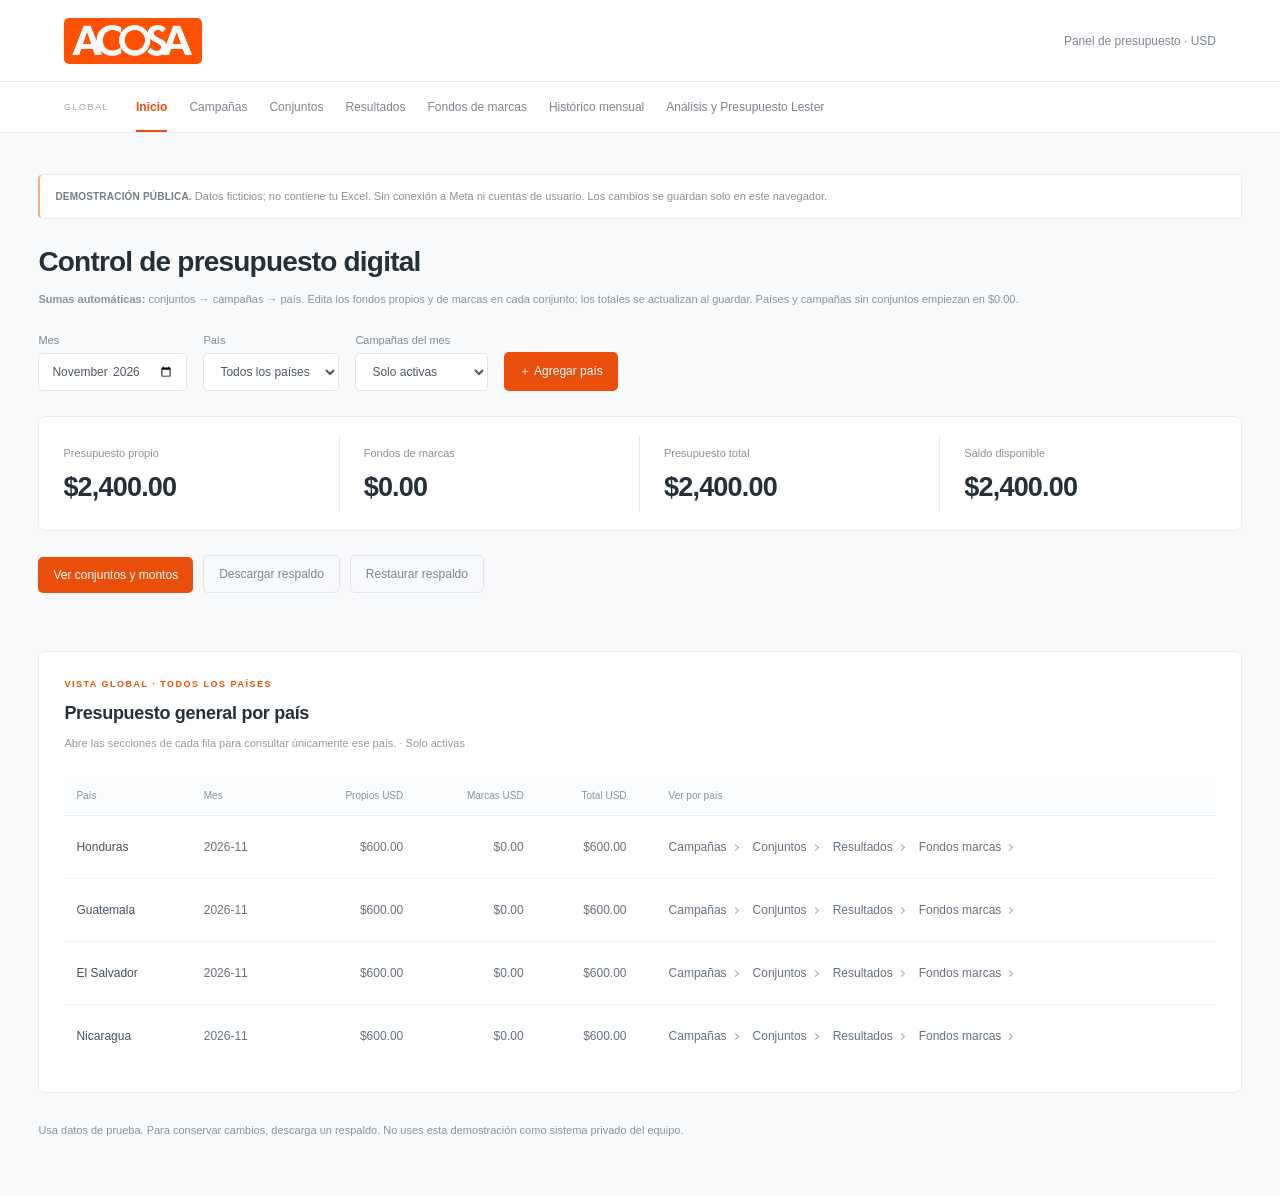
==== commit f14aecd5: "Agregar histórico mensual y estado de campañas por mes" ====
--- a/index.html
+++ b/index.html
@@ -17,6 +17,7 @@
 <a href="index.html?view=sets" data-view="sets">Conjuntos</a>
 <a href="index.html?view=results" data-view="results">Resultados</a>
 <a href="index.html?view=brands" data-view="brands">Fondos de marcas</a>
+<a href="index.html?view=history" data-view="history">Histórico mensual</a>
 <a href="analisis.html" data-module="analysis">Análisis y Presupuesto Lester</a>
 </nav>
 <main>
@@ -27,6 +28,7 @@
 <div class="filters">
 <label>Mes<input id="month" type="month" value="2026-11"></label>
 <label>País<select id="country"></select></label>
+<label>Campañas del mes<select id="campaign-status"><option value="active">Solo activas</option><option value="inactive">Solo inactivas</option><option value="all">Todas · histórico</option></select></label>
 <button id="newCountry">＋ Agregar país</button>
 </div>
 <div class="stats" id="stats"></div>
@@ -115,7 +117,9 @@
     )&&
     x.budgets.every(b=>n(b.amount))&&
     x.campaigns.every(c=>
-      n(c.amount)&&x.countries.some(p=>p.id===c.country)
+      n(c.amount)&&x.countries.some(p=>p.id===c.country)&&
+      /^\d{4}-(0[1-9]|1[0-2])$/.test(c.month)&&
+      (c.active===undefined||typeof c.active==='boolean')
     )&&
     x.sets.every(s=>
       n(s.own)&&n(s.brand)&&
@@ -146,7 +150,8 @@
   campaigns:'Campañas y objetivos',
   sets:'Conjuntos por categoría',
   results:'Resultados de Meta',
-  brands:'Fondos de marcas'
+  brands:'Fondos de marcas',
+  history:'Histórico mensual'
 };
 
 const month=()=>$('#month').value;
@@ -156,8 +161,14 @@
 
 const campaign=id=>data.campaigns.find(c=>c.id===id);
 
-const selectedCampaigns=()=>data.campaigns.filter(c=>
+// Los respaldos anteriores sin estado se interpretan como activos.
+const isActive=c=>c.active!==false;
+const monthlyCampaigns=()=>data.campaigns.filter(c=>
   c.month===month()&&(!country()||c.country===country())
+);
+const selectedCampaigns=()=>monthlyCampaigns().filter(c=>
+  $('#campaign-status').value==='all'||
+  ($('#campaign-status').value==='inactive'?!isActive(c):isActive(c))
 );
 
 const selectedSets=()=>{
@@ -223,6 +234,10 @@
 
   const cs=selectedCampaigns();
   const ss=selectedSets();
+  $('#campaign-status').disabled=view==='history';
+  $('.stats').hidden=view==='history';
+  $('#add').hidden=view==='history';
+  $('#newCountry').hidden=view==='history';
   const rr=results(ss);
 
   const bs=data.brands.filter(b=>
@@ -254,10 +269,12 @@
   document.body.dataset.view=view;
   $('#title').textContent=titles[view];
   $('#scope').textContent=country()?`País · ${name(country())}`:'Vista global · Todos los países';
-  $('#section-description').textContent=view==='home'?
+  $('#section-description').textContent=view==='history'?
+    'Todos los meses guardados, con campañas activas e inactivas y sus resultados. Abrir un mes no modifica sus registros.':view==='home'?
     'Abre las secciones de cada fila para consultar únicamente ese país.':
     country()?`Información de ${name(country())}. Los accesos superiores abren la vista global.`:
     'Información consolidada de todos los países para el mes seleccionado.';
+  if(view!=='history')$('#section-description').textContent+=' · '+$('#campaign-status').selectedOptions[0].textContent;
 
   $('#add').textContent={
     home:'Ver conjuntos y montos',
@@ -295,7 +312,7 @@
 
   if(view==='campaigns'){
     html=table([
-      'País','Campaña','Objetivo','Propios USD',
+      'País','Campaña','Mes','Estado','Objetivo','Propios USD',
       'Marcas USD','Gasto USD','Saldo USD',
       'Ejecución','Detalle'
     ],cs.map(c=>{
@@ -306,13 +323,36 @@
       const total=own+brand;
 
       return [
-        esc(name(c.country)),esc(c.name),esc(c.objective),
+        esc(name(c.country)),esc(c.name),esc(c.month),
+        '<span class="campaign-state '+(isActive(c)?'is-active':'is-inactive')+'">'+(isActive(c)?'Activa':'Inactiva')+'</span>',esc(c.objective),
         money(own),money(brand),money(spent),
         money(total-spent),
         total?(100*spent/total).toFixed(1)+'%':'—',
-        button('Ver conjuntos','detail',c.id)
+        button('Ver conjuntos','detail',c.id)+
+        button(isActive(c)?'Desactivar este mes':'Activar este mes','toggleCampaign',c.id)+
+        button('Copiar a otro mes','copyCampaign',c.id)
       ];
     }));
+  }
+
+  if(view==='history'){
+    const groups=new Map();
+    for(const c of data.campaigns.filter(c=>!country()||c.country===country())){
+      const key=c.month+'|'+c.country;
+      if(!groups.has(key))groups.set(key,{month:c.month,country:c.country,campaigns:[]});
+      groups.get(key).campaigns.push(c);
+    }
+    const rows=[...groups.values()].sort((a,b)=>b.month.localeCompare(a.month)||a.country.localeCompare(b.country));
+    html=table(['Mes','País','Campañas','Activas','Inactivas','Propios USD','Marcas USD','Gasto registrado USD','Consulta'],rows.map(g=>{
+      const ids=new Set(g.campaigns.map(c=>c.id));
+      const sets=data.sets.filter(s=>ids.has(s.campaign));
+      const setIds=new Set(sets.map(s=>s.id));
+      const rr=data.results.filter(r=>setIds.has(r.set)&&r.date.slice(0,7)===g.month);
+      return [esc(g.month),esc(name(g.country)),g.campaigns.length,g.campaigns.filter(isActive).length,g.campaigns.filter(c=>!isActive(c)).length,money(sum(sets,'own')),money(sum(sets,'brand')),money(sum(rr,'spend')),
+        `<button class="table-action" data-action="historyCampaigns" data-month="${esc(g.month)}" data-id="${esc(g.country)}">Campañas del mes</button>`+
+        `<button class="table-action" data-action="historyResults" data-month="${esc(g.month)}" data-id="${esc(g.country)}">Resultados del mes</button>`];
+    }));
+    html+='<p class="note">Los totales históricos incluyen campañas activas e inactivas. Desactivar una campaña no elimina sus conjuntos ni resultados. El histórico de este prototipo se conserva en este navegador; descarga respaldos.</p>';
   }
 
   if(view==='sets'){
@@ -323,7 +363,7 @@
         const rows=ss.filter(s=>s.campaign===c.id);
         const total=sum(rows,'own')+sum(rows,'brand');
 
-        return '<h3>'+esc(name(c.country)+' · '+c.name)+'</h3>'+
+        return '<h3>'+esc(name(c.country)+' · '+c.name)+' <span class="campaign-state">'+(isActive(c)?'Activa':'Inactiva')+'</span></h3>'+
           '<p class="note">Total automático de campaña: <b>'+money(total)+
           '</b> · Propios: '+money(sum(rows,'own'))+
           ' · Marcas: '+money(sum(rows,'brand'))+'</p>'+
@@ -386,7 +426,7 @@
   $('#content').innerHTML=html;
   try{
     sessionStorage.setItem(VIEW_KEY,JSON.stringify({
-      view,focus,month:month(),country:country()
+      view,focus,month:month(),country:country(),status:$('#campaign-status').value
     }));
   }catch{
     // El panel sigue funcionando si el navegador bloquea este almacenamiento.
@@ -467,6 +507,26 @@
   );
 }
 
+function copyCampaign(id){
+  const original=campaign(id);if(!original)return;
+  const [year,m]=original.month.split('-').map(Number);
+  const nextMonth=m===12?`${year+1}-01`:`${year}-${String(m+1).padStart(2,'0')}`;
+  modal('Activar campaña en otro mes',
+    '<p class="note">Se crea una campaña independiente con sus conjuntos y presupuestos. No se copian resultados ni aportes de marcas registrados. El mes original queda intacto.</p>'+
+    input('month','Mes de destino',nextMonth,'month')+
+    input('name','Nombre de la campaña',original.name),
+    d=>{
+      if(!/^\d{4}-(0[1-9]|1[0-2])$/.test(d.month)||d.month===original.month)return fail('Selecciona un mes válido diferente al original.');
+      if(data.campaigns.some(c=>c.country===original.country&&c.month===d.month&&c.name.toLowerCase()===d.name.toLowerCase()))return fail('Ya existe esa campaña en el mes de destino. No se duplicó.');
+      const newId=uid();
+      data.campaigns.push({...original,id:newId,month:d.month,name:d.name,active:true,amount:0});
+      const copied=data.sets.filter(s=>s.campaign===original.id).map(s=>({...s,id:uid(),campaign:newId}));
+      data.sets.push(...copied);
+      $('#month').value=d.month;$('#country').value=original.country;$('#campaign-status').value='active';focus='';view='campaigns';
+      return true;
+    });
+}
+
 $('#newCountry').onclick=()=>modal('Agregar país',
   input('id','Código de país (2 a 5 letras)')+
   input('name','Nombre del país'),
@@ -501,13 +561,16 @@
   }
 
   if(view==='campaigns'){
-    return modal('Nueva campaña',
+    return modal('Nueva campaña · '+month(),
       countryField()+
       input('name','Nombre de campaña')+
-      objectiveField(),
+      objectiveField()+
+      select('state','Estado en '+month(),[{id:'active',name:'Activa'},{id:'inactive',name:'Inactiva'}],'id','name'),
       d=>{
+        if(data.campaigns.some(c=>c.country===d.country&&c.month===month()&&c.name.toLowerCase()===d.name.toLowerCase()))return fail('Esa campaña ya existe en el país y mes seleccionados.');
+        const {state,...values}=d;
         data.campaigns.push({
-          id:uid(),...d,month:month(),amount:0
+          id:uid(),...values,month:month(),amount:0,active:state==='active'
         });
         return true;
       },
@@ -598,6 +661,7 @@
 document.querySelectorAll('#module-nav [data-view]').forEach(a=>a.onclick=e=>{
   e.preventDefault();
   view=a.dataset.view;
+  $('#campaign-status').value='active';
   focus='';
   $('#country').value='';
   render();
@@ -610,6 +674,19 @@
   const {action,id}=b.dataset;
 
   if(action==='editSet')return openSet(id);
+  if(action==='toggleCampaign'){
+    const c=campaign(id);if(!c)return;
+    if(!confirm(`${isActive(c)?'Desactivar':'Activar'} "${c.name}" solo en ${c.month}? Sus resultados se conservarán.`))return;
+    c.active=!isActive(c);focus='';save();return;
+  }
+  if(action==='copyCampaign')return copyCampaign(id);
+  if(action==='historyCampaigns'||action==='historyResults'){
+    $('#month').value=b.dataset.month;
+    $('#country').value=id;
+    $('#campaign-status').value='all';
+    view=action==='historyResults'?'results':'campaigns';
+    focus='';render();return;
+  }
 
   if(action==='detail'){
     view='sets';
@@ -631,6 +708,8 @@
   render();
 };
 
+$('#campaign-status').onchange=()=>{focus='';render();};
+
 $('#month').onchange=()=>{
   if(!month())$('#month').value='2026-11';
   focus='';
@@ -681,6 +760,7 @@
   const location=JSON.parse(sessionStorage.getItem(VIEW_KEY));
   if(location&&Object.hasOwn(titles,location.view)){
     view=location.view;
+    if(['active','inactive','all'].includes(location.status))$('#campaign-status').value=location.status;
     if(/^\d{4}-(0[1-9]|1[0-2])$/.test(location.month)){
       $('#month').value=location.month;
     }
@@ -698,6 +778,7 @@
 const requestedView=new URLSearchParams(window.location.search).get('view');
 if(requestedView&&Object.hasOwn(titles,requestedView)){
   view=requestedView;
+  $('#campaign-status').value='active';
   focus='';
   $('#country').value='';
   const cleanURL=new URL(window.location.href);
--- a/navegacion.css
+++ b/navegacion.css
@@ -19,3 +19,4 @@
 @media(max-width:800px){.stat:nth-child(2){border-right:0}.stat:nth-child(-n+2){border-bottom:1px solid var(--line)}.stat{margin:0;padding:20px}.stats{padding:0}.module-nav{gap:0 16px}.module-nav::before{display:none}.panel{padding:19px}.heading .actions{margin-top:12px}}
 @media(max-width:650px){.site-header{min-height:72px;padding:12px 18px}.site-brand img{width:120px;height:40px}.site-header span{font-size:10px;max-width:150px;text-align:right}.module-nav{gap:0 15px;padding:0 18px}.module-nav a{font-size:11px;min-height:43px;padding:13px 0 11px}main{padding:20px 16px}h1{font-size:24px}.stat strong{font-size:23px}.filters{gap:12px}.country-links{gap:12px}.panel{padding:18px 12px}.scope-label,.section-description{margin-left:5px}.panel>h2{margin-left:5px}html{scroll-padding-top:140px}}
 @media(max-width:360px){.stat{border-right:0;border-bottom:1px solid var(--line)}.stat:last-child{border-bottom:0}}
+.campaign-state{display:inline-block;font-size:10px;font-weight:400;border:1px solid #e2e7eb;border-radius:4px;padding:4px 7px;color:#7b858f;background:#fafbfc}.campaign-state.is-active{color:#3d765d;background:#f3f8f5;border-color:#e0ebe5}.campaign-state.is-inactive{color:#939ba3}#content td .table-action{white-space:nowrap}body[data-view='history'] .stats,body[data-view='history'] #add{display:none}[hidden]{display:none!important}
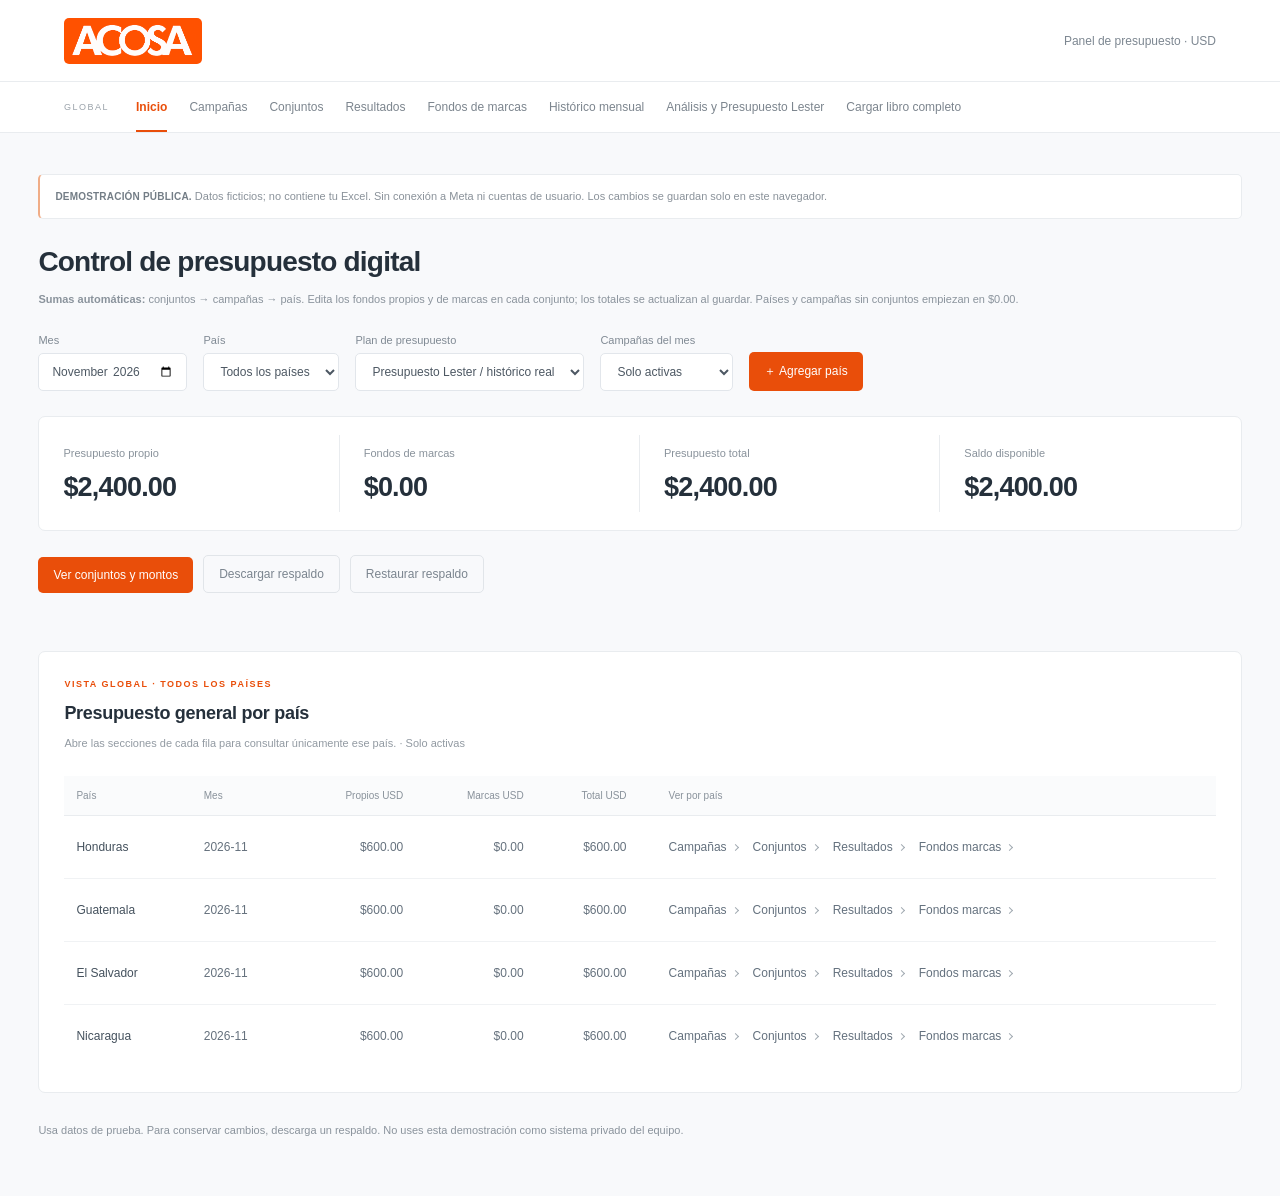
==== commit ff67c94a: "Importar libro CA4 completo con histórico y presupuestos separados" ====
--- a/index.html
+++ b/index.html
@@ -8,7 +8,7 @@
 *{box-sizing:border-box}body{margin:0;background:#f5f6f8;color:#28313b;font:15px Arial,sans-serif}header{background:#ff5100;color:white;padding:24px 5%;display:flex;justify-content:space-between;align-items:center}header b{font-size:32px;letter-spacing:-2px}main{max-width:1250px;margin:auto;padding:24px}h1{font-size:27px}h2{font-size:19px}p{line-height:1.6}.notice{padding:14px;background:#fff1e5;border:1px solid #ffdcc3;border-radius:9px;font-size:13px}label{display:flex;flex-direction:column;gap:7px;font-size:13px}input,select,button{font:inherit;border-radius:7px;padding:10px;border:1px solid #d9dde3}input,select{background:white;min-width:0}button{cursor:pointer;background:#ff5100;color:white;border:0}button:hover{filter:brightness(.95)}button.secondary{background:white;color:#a23c0c;border:1px solid #e4d6ce}.filters,nav,.actions{display:flex;gap:10px;flex-wrap:wrap;align-items:end;margin:20px 0}nav button{background:white;color:#666}nav button.active{background:#ff5100;color:white}.stats{display:grid;grid-template-columns:repeat(4,1fr);gap:12px}.stat,.panel{background:white;border:1px solid #e2e5ea;border-radius:11px;padding:20px}.stat small{color:#747c85}.stat strong{display:block;font-size:25px;margin-top:12px}.panel{margin:20px 0}.overflow{overflow:auto}table{width:100%;border-collapse:collapse;white-space:nowrap;font-size:13px}td,th{padding:13px 10px;text-align:left;border-bottom:1px solid #eee}th{background:#f7f8fa;color:#68717c;font-size:12px}td button{font-size:11px;padding:7px;margin:2px}footer,.note{font-size:12px;color:#747c85;line-height:1.6}.warn{background:#fff1e5;padding:12px;border-radius:7px;color:#974714}dialog{width:min(520px,94vw);border:0;border-radius:14px;padding:25px;box-shadow:0 20px 80px #0003}dialog::backdrop{background:#17202b88}form label{margin:15px 0}form input,form select{width:100%}form .actions{justify-content:flex-end}#error{color:#b83223}#message{min-height:20px;color:#8a3d13;font-size:13px}button:focus-visible,input:focus-visible,select:focus-visible{outline:3px solid #254c87;outline-offset:3px}@media(max-width:700px){main{padding:15px}.stats{grid-template-columns:1fr 1fr}.stat{padding:15px}.stat strong{font-size:21px}header span{font-size:11px;max-width:130px;text-align:right}}@media(max-width:360px){.stats{grid-template-columns:1fr}}
 </style>
 <link rel="stylesheet" href="navegacion.css">
-</head>
+<script src="vendor/lz-string.min.js"></script><script src="almacenamiento.js"></script></head>
 <body>
 <header class="site-header"><a class="site-brand" href="index.html?view=home" aria-label="ACOSA · Inicio"><img src="assets/acosa-logo.png" alt="ACOSA" width="164" height="60"></a><span>Panel de presupuesto · USD</span></header>
 <nav id="module-nav" class="module-nav" aria-label="Navegación global de todos los países">
@@ -19,6 +19,7 @@
 <a href="index.html?view=brands" data-view="brands">Fondos de marcas</a>
 <a href="index.html?view=history" data-view="history">Histórico mensual</a>
 <a href="analisis.html" data-module="analysis">Análisis y Presupuesto Lester</a>
+<a href="carga.html" data-module="book">Cargar libro completo</a>
 </nav>
 <main>
 <p class="notice"><b>DEMOSTRACIÓN PÚBLICA.</b> Datos ficticios; no contiene tu Excel. Sin conexión a Meta ni cuentas de usuario. Los cambios se guardan solo en este navegador.</p>
@@ -28,6 +29,7 @@
 <div class="filters">
 <label>Mes<input id="month" type="month" value="2026-11"></label>
 <label>País<select id="country"></select></label>
+<label>Plan de presupuesto<select id="budget-plan"><option value="lester">Presupuesto Lester / histórico real</option><option value="claude">Propuesta Claude / histórico real</option><option value="neno">Propuesta Neno / histórico real</option></select></label>
 <label>Campañas del mes<select id="campaign-status"><option value="active">Solo activas</option><option value="inactive">Solo inactivas</option><option value="all">Todas · histórico</option></select></label>
 <button id="newCountry">＋ Agregar país</button>
 </div>
@@ -136,7 +138,7 @@
 let data;
 
 try{
-  data=JSON.parse(localStorage.getItem(KEY));
+  data=ACOSAStorage.read(KEY);
   if(!valid(data))data=structuredClone(initial);
 }catch{
   data=structuredClone(initial);
@@ -163,7 +165,8 @@
 
 // Los respaldos anteriores sin estado se interpretan como activos.
 const isActive=c=>c.active!==false;
-const monthlyCampaigns=()=>data.campaigns.filter(c=>
+const inPlan=c=>!c.scenario||c.scenario==='real'||c.scenario===$('#budget-plan').value;
+const monthlyCampaigns=()=>data.campaigns.filter(c=>inPlan(c)&&
   c.month===month()&&(!country()||c.country===country())
 );
 const selectedCampaigns=()=>monthlyCampaigns().filter(c=>
@@ -184,10 +187,23 @@
 };
 
 function save(){
+  const previousMain=localStorage.getItem(KEY),previousAnalysis=localStorage.getItem('acosa-analysis-v1');
   try{
-    localStorage.setItem(KEY,JSON.stringify(data));
+    if(data.bookMeta){
+      const analysis=ACOSAStorage.read('acosa-analysis-v1');
+      if(analysis?.manual){
+        for(const s of data.sets){const c=campaign(s.campaign);if(c?.scenario!=='lester')continue;
+          let r=analysis.manual.find(r=>r.id===s.manualId);
+          if(!r&&!s.manualId){r={id:uid(),country:c.country,month:c.month,category:s.category||s.name,objective:c.objective,amount:s.own,note:'Presupuesto definido en conjuntos',updated:new Date().toISOString()};analysis.manual.push(r);s.manualId=r.id;}
+          if(r){r.amount=s.own;r.category=s.category||s.name;r.objective=c.objective;r.updated=new Date().toISOString();}
+        }
+        ACOSAStorage.write('acosa-analysis-v1',analysis);
+      }
+    }
+    ACOSAStorage.write(KEY,data);
     $('#message').textContent='Guardado en este navegador.';
   }catch{
+    try{if(previousMain===null)localStorage.removeItem(KEY);else localStorage.setItem(KEY,previousMain);if(previousAnalysis===null)localStorage.removeItem('acosa-analysis-v1');else localStorage.setItem('acosa-analysis-v1',previousAnalysis);}catch{}
     $('#message').textContent=
       'No se pudo guardar. Descarga un respaldo antes de cerrar.';
   }
@@ -337,7 +353,7 @@
 
   if(view==='history'){
     const groups=new Map();
-    for(const c of data.campaigns.filter(c=>!country()||c.country===country())){
+    for(const c of data.campaigns.filter(c=>inPlan(c)&&(!country()||c.country===country()))){
       const key=c.month+'|'+c.country;
       if(!groups.has(key))groups.set(key,{month:c.month,country:c.country,campaigns:[]});
       groups.get(key).campaigns.push(c);
@@ -396,7 +412,7 @@
       '</b> · Costo por mensaje: <b>'+
       (messages?money(spend/messages):'—')+
       '</b> · ROAS: <b>'+
-      (spend?(sum(rr,'value')/spend).toFixed(2)+'x':'—')+
+      (spend&&rr.some(r=>r.valueKnown!==false)?(sum(rr,'value')/spend).toFixed(2)+'x':'—')+
       '</b></p>'+
       table([
         'Fecha','País','Conjunto','Anuncio',
@@ -404,9 +420,9 @@
       ],rr.map(r=>{
         const s=data.sets.find(s=>s.id===r.set);
         return [
-          esc(r.date),esc(name(campaign(s.campaign).country)),
+          esc(r.periodOnly?r.date.slice(0,7)+' · mes completo':r.date),esc(name(campaign(s.campaign).country)),
           esc(s.name),esc(r.ad),money(r.spend),
-          r.clicks,r.messages,r.purchases,money(r.value)
+          r.missingMetrics?.includes('clicks')?'—':r.clicks,r.messages,r.missingMetrics?.includes('purchases')?'—':r.purchases,r.valueKnown===false?'Sin dato':money(r.value)
         ];
       }));
   }
@@ -423,10 +439,21 @@
       '. El presupuesto del país usa solo los fondos asignados en conjuntos. Los aportes registrados aquí son una referencia y no se suman otra vez.</p>';
   }
 
+  if(data.bookMeta){
+    $('.notice').textContent='LIBRO CARGADO · Datos reales almacenados solo en este navegador. No se publicaron en GitHub ni se enviaron a una IA. Descarga un respaldo completo para conservarlos.';
+    document.querySelector('footer').textContent='Datos locales del libro CA4. Los planes Lester, Claude y Neno se consultan por separado. Descarga un respaldo completo desde Cargar libro completo.';
+    const historical=monthlyCampaigns().some(c=>c.budgetBasis==='actual-spend');
+    const planName={lester:'Presupuesto Lester',claude:'Propuesta Claude',neno:'Propuesta Neno'}[$('#budget-plan').value];
+    html='<p class="scenario-note">'+(historical?
+      'Histórico real: los montos base corresponden a inversión ejecutada, no a presupuestos aprobados. Los resultados marcados como mes completo no tienen fecha diaria en el archivo.':
+      planName+(planName.startsWith('Propuesta')?' · propuesta del archivo, no aprobación automática.':'.')+' Las alternativas no se suman entre sí.')+'</p>'+html;
+    if(!historical&&!monthlyCampaigns().length)html='<p class="warn">No hay '+esc(planName)+' registrado para este país y mes. Revisa las propuestas separadas; no se inventa un presupuesto aprobado.</p>'+html;
+    if(historical){const labels=document.querySelectorAll('.stat small');if(labels[0])labels[0].textContent='Inversión ejecutada · base histórica';if(labels[2])labels[2].textContent='Total inversión histórica';if(labels[3])labels[3].textContent='Diferencia de inversión';}
+  }
   $('#content').innerHTML=html;
   try{
     sessionStorage.setItem(VIEW_KEY,JSON.stringify({
-      view,focus,month:month(),country:country(),status:$('#campaign-status').value
+      view,focus,month:month(),country:country(),status:$('#campaign-status').value,plan:$('#budget-plan').value
     }));
   }catch{
     // El panel sigue funcionando si el navegador bloquea este almacenamiento.
@@ -509,6 +536,7 @@
 
 function copyCampaign(id){
   const original=campaign(id);if(!original)return;
+  const destinationScenario=original.scenario==='real'?$('#budget-plan').value:original.scenario;
   const [year,m]=original.month.split('-').map(Number);
   const nextMonth=m===12?`${year+1}-01`:`${year}-${String(m+1).padStart(2,'0')}`;
   modal('Activar campaña en otro mes',
@@ -517,10 +545,10 @@
     input('name','Nombre de la campaña',original.name),
     d=>{
       if(!/^\d{4}-(0[1-9]|1[0-2])$/.test(d.month)||d.month===original.month)return fail('Selecciona un mes válido diferente al original.');
-      if(data.campaigns.some(c=>c.country===original.country&&c.month===d.month&&c.name.toLowerCase()===d.name.toLowerCase()))return fail('Ya existe esa campaña en el mes de destino. No se duplicó.');
+      if(data.campaigns.some(c=>c.scenario===destinationScenario&&c.country===original.country&&c.month===d.month&&c.name.toLowerCase()===d.name.toLowerCase()))return fail('Ya existe esa campaña en el mes de destino. No se duplicó.');
       const newId=uid();
-      data.campaigns.push({...original,id:newId,month:d.month,name:d.name,active:true,amount:0});
-      const copied=data.sets.filter(s=>s.campaign===original.id).map(s=>({...s,id:uid(),campaign:newId}));
+      data.campaigns.push({...original,id:newId,month:d.month,name:d.name,active:true,amount:0,scenario:destinationScenario,budgetBasis:'planned'});
+      const copied=data.sets.filter(s=>s.campaign===original.id).map(s=>{const {manualId,...values}=s;return {...values,id:uid(),campaign:newId};});
       data.sets.push(...copied);
       $('#month').value=d.month;$('#country').value=original.country;$('#campaign-status').value='active';focus='';view='campaigns';
       return true;
@@ -567,10 +595,10 @@
       objectiveField()+
       select('state','Estado en '+month(),[{id:'active',name:'Activa'},{id:'inactive',name:'Inactiva'}],'id','name'),
       d=>{
-        if(data.campaigns.some(c=>c.country===d.country&&c.month===month()&&c.name.toLowerCase()===d.name.toLowerCase()))return fail('Esa campaña ya existe en el país y mes seleccionados.');
+        if(data.campaigns.some(c=>inPlan(c)&&c.country===d.country&&c.month===month()&&c.name.toLowerCase()===d.name.toLowerCase()))return fail('Esa campaña ya existe en el país y mes seleccionados.');
         const {state,...values}=d;
         data.campaigns.push({
-          id:uid(),...values,month:month(),amount:0,active:state==='active'
+          id:uid(),...values,month:month(),amount:0,active:state==='active',scenario:$('#budget-plan').value,budgetBasis:'planned'
         });
         return true;
       },
@@ -708,6 +736,8 @@
   render();
 };
 
+$('#budget-plan').onchange=()=>{focus='';render();};
+
 $('#campaign-status').onchange=()=>{focus='';render();};
 
 $('#month').onchange=()=>{
@@ -760,6 +790,7 @@
   const location=JSON.parse(sessionStorage.getItem(VIEW_KEY));
   if(location&&Object.hasOwn(titles,location.view)){
     view=location.view;
+    if(['lester','claude','neno'].includes(location.plan))$('#budget-plan').value=location.plan;
     if(['active','inactive','all'].includes(location.status))$('#campaign-status').value=location.status;
     if(/^\d{4}-(0[1-9]|1[0-2])$/.test(location.month)){
       $('#month').value=location.month;
--- a/navegacion.css
+++ b/navegacion.css
@@ -20,3 +20,4 @@
 @media(max-width:650px){.site-header{min-height:72px;padding:12px 18px}.site-brand img{width:120px;height:40px}.site-header span{font-size:10px;max-width:150px;text-align:right}.module-nav{gap:0 15px;padding:0 18px}.module-nav a{font-size:11px;min-height:43px;padding:13px 0 11px}main{padding:20px 16px}h1{font-size:24px}.stat strong{font-size:23px}.filters{gap:12px}.country-links{gap:12px}.panel{padding:18px 12px}.scope-label,.section-description{margin-left:5px}.panel>h2{margin-left:5px}html{scroll-padding-top:140px}}
 @media(max-width:360px){.stat{border-right:0;border-bottom:1px solid var(--line)}.stat:last-child{border-bottom:0}}
 .campaign-state{display:inline-block;font-size:10px;font-weight:400;border:1px solid #e2e7eb;border-radius:4px;padding:4px 7px;color:#7b858f;background:#fafbfc}.campaign-state.is-active{color:#3d765d;background:#f3f8f5;border-color:#e0ebe5}.campaign-state.is-inactive{color:#939ba3}#content td .table-action{white-space:nowrap}body[data-view='history'] .stats,body[data-view='history'] #add{display:none}[hidden]{display:none!important}
+.module-link{display:inline-block;padding:11px 15px;border-radius:5px;text-decoration:none;border:1px solid #e1e5e9;color:#6c7884}.scenario-note{font-size:11px;line-height:1.7;color:#8b735d;background:#fffaf4;border-left:2px solid #ecc5a5;padding:10px 14px}
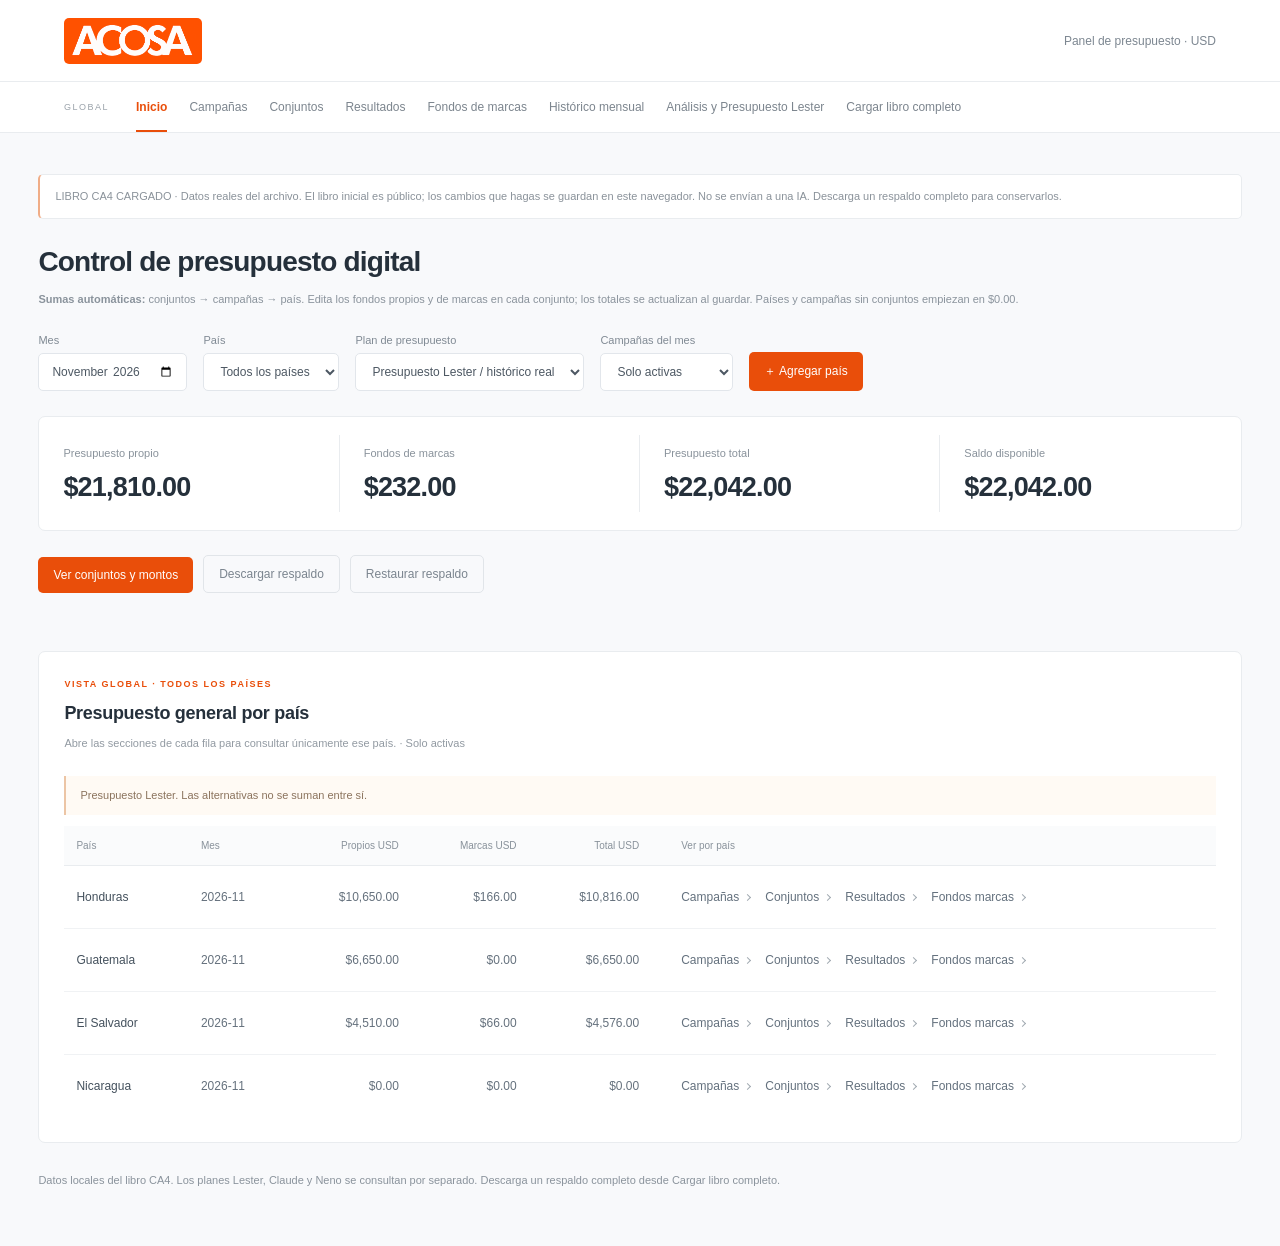
==== commit 13bdfeae: "Precargar todo el portal con los datos del libro CA4" ====
--- a/index.html
+++ b/index.html
@@ -8,7 +8,7 @@
 *{box-sizing:border-box}body{margin:0;background:#f5f6f8;color:#28313b;font:15px Arial,sans-serif}header{background:#ff5100;color:white;padding:24px 5%;display:flex;justify-content:space-between;align-items:center}header b{font-size:32px;letter-spacing:-2px}main{max-width:1250px;margin:auto;padding:24px}h1{font-size:27px}h2{font-size:19px}p{line-height:1.6}.notice{padding:14px;background:#fff1e5;border:1px solid #ffdcc3;border-radius:9px;font-size:13px}label{display:flex;flex-direction:column;gap:7px;font-size:13px}input,select,button{font:inherit;border-radius:7px;padding:10px;border:1px solid #d9dde3}input,select{background:white;min-width:0}button{cursor:pointer;background:#ff5100;color:white;border:0}button:hover{filter:brightness(.95)}button.secondary{background:white;color:#a23c0c;border:1px solid #e4d6ce}.filters,nav,.actions{display:flex;gap:10px;flex-wrap:wrap;align-items:end;margin:20px 0}nav button{background:white;color:#666}nav button.active{background:#ff5100;color:white}.stats{display:grid;grid-template-columns:repeat(4,1fr);gap:12px}.stat,.panel{background:white;border:1px solid #e2e5ea;border-radius:11px;padding:20px}.stat small{color:#747c85}.stat strong{display:block;font-size:25px;margin-top:12px}.panel{margin:20px 0}.overflow{overflow:auto}table{width:100%;border-collapse:collapse;white-space:nowrap;font-size:13px}td,th{padding:13px 10px;text-align:left;border-bottom:1px solid #eee}th{background:#f7f8fa;color:#68717c;font-size:12px}td button{font-size:11px;padding:7px;margin:2px}footer,.note{font-size:12px;color:#747c85;line-height:1.6}.warn{background:#fff1e5;padding:12px;border-radius:7px;color:#974714}dialog{width:min(520px,94vw);border:0;border-radius:14px;padding:25px;box-shadow:0 20px 80px #0003}dialog::backdrop{background:#17202b88}form label{margin:15px 0}form input,form select{width:100%}form .actions{justify-content:flex-end}#error{color:#b83223}#message{min-height:20px;color:#8a3d13;font-size:13px}button:focus-visible,input:focus-visible,select:focus-visible{outline:3px solid #254c87;outline-offset:3px}@media(max-width:700px){main{padding:15px}.stats{grid-template-columns:1fr 1fr}.stat{padding:15px}.stat strong{font-size:21px}header span{font-size:11px;max-width:130px;text-align:right}}@media(max-width:360px){.stats{grid-template-columns:1fr}}
 </style>
 <link rel="stylesheet" href="navegacion.css">
-<script src="vendor/lz-string.min.js"></script><script src="almacenamiento.js"></script></head>
+<script src="vendor/lz-string.min.js"></script><script src="almacenamiento.js"></script><script src="precarga.js"></script></head>
 <body>
 <header class="site-header"><a class="site-brand" href="index.html?view=home" aria-label="ACOSA · Inicio"><img src="assets/acosa-logo.png" alt="ACOSA" width="164" height="60"></a><span>Panel de presupuesto · USD</span></header>
 <nav id="module-nav" class="module-nav" aria-label="Navegación global de todos los países">
@@ -22,7 +22,7 @@
 <a href="carga.html" data-module="book">Cargar libro completo</a>
 </nav>
 <main>
-<p class="notice"><b>DEMOSTRACIÓN PÚBLICA.</b> Datos ficticios; no contiene tu Excel. Sin conexión a Meta ni cuentas de usuario. Los cambios se guardan solo en este navegador.</p>
+<p class="notice"><b>DATOS DEL LIBRO CA4.</b> Información del archivo CA4, organizada por país y mes. Sin conexión a Meta ni cuentas de usuario. Los cambios se guardan solo en este navegador.</p>
 <h1>Control de presupuesto digital</h1>
 
 <p class="note"><b>Sumas automáticas:</b> conjuntos → campañas → país. Edita los fondos propios y de marcas en cada conjunto; los totales se actualizan al guardar. Países y campañas sin conjuntos empiezan en $0.00.</p>
@@ -62,7 +62,9 @@
 </form>
 </dialog>
 <script>
+(async function(){
 'use strict';
+await ACOSASeed.require();
 
 const $=s=>document.querySelector(s);
 const KEY='acosa-demo-publica-1';
@@ -440,7 +442,7 @@
   }
 
   if(data.bookMeta){
-    $('.notice').textContent='LIBRO CARGADO · Datos reales almacenados solo en este navegador. No se publicaron en GitHub ni se enviaron a una IA. Descarga un respaldo completo para conservarlos.';
+    $('.notice').textContent='LIBRO CA4 CARGADO · Datos reales del archivo. El libro inicial es público; los cambios que hagas se guardan en este navegador. No se envían a una IA. Descarga un respaldo completo para conservarlos.';
     document.querySelector('footer').textContent='Datos locales del libro CA4. Los planes Lester, Claude y Neno se consultan por separado. Descarga un respaldo completo desde Cargar libro completo.';
     const historical=monthlyCampaigns().some(c=>c.budgetBasis==='actual-spend');
     const planName={lester:'Presupuesto Lester',claude:'Propuesta Claude',neno:'Propuesta Neno'}[$('#budget-plan').value];
@@ -817,6 +819,7 @@
   history.replaceState(null,'',cleanURL);
 }
 render();
+})().catch(error=>console.error(error.message));
 </script>
 </body>
 </html>
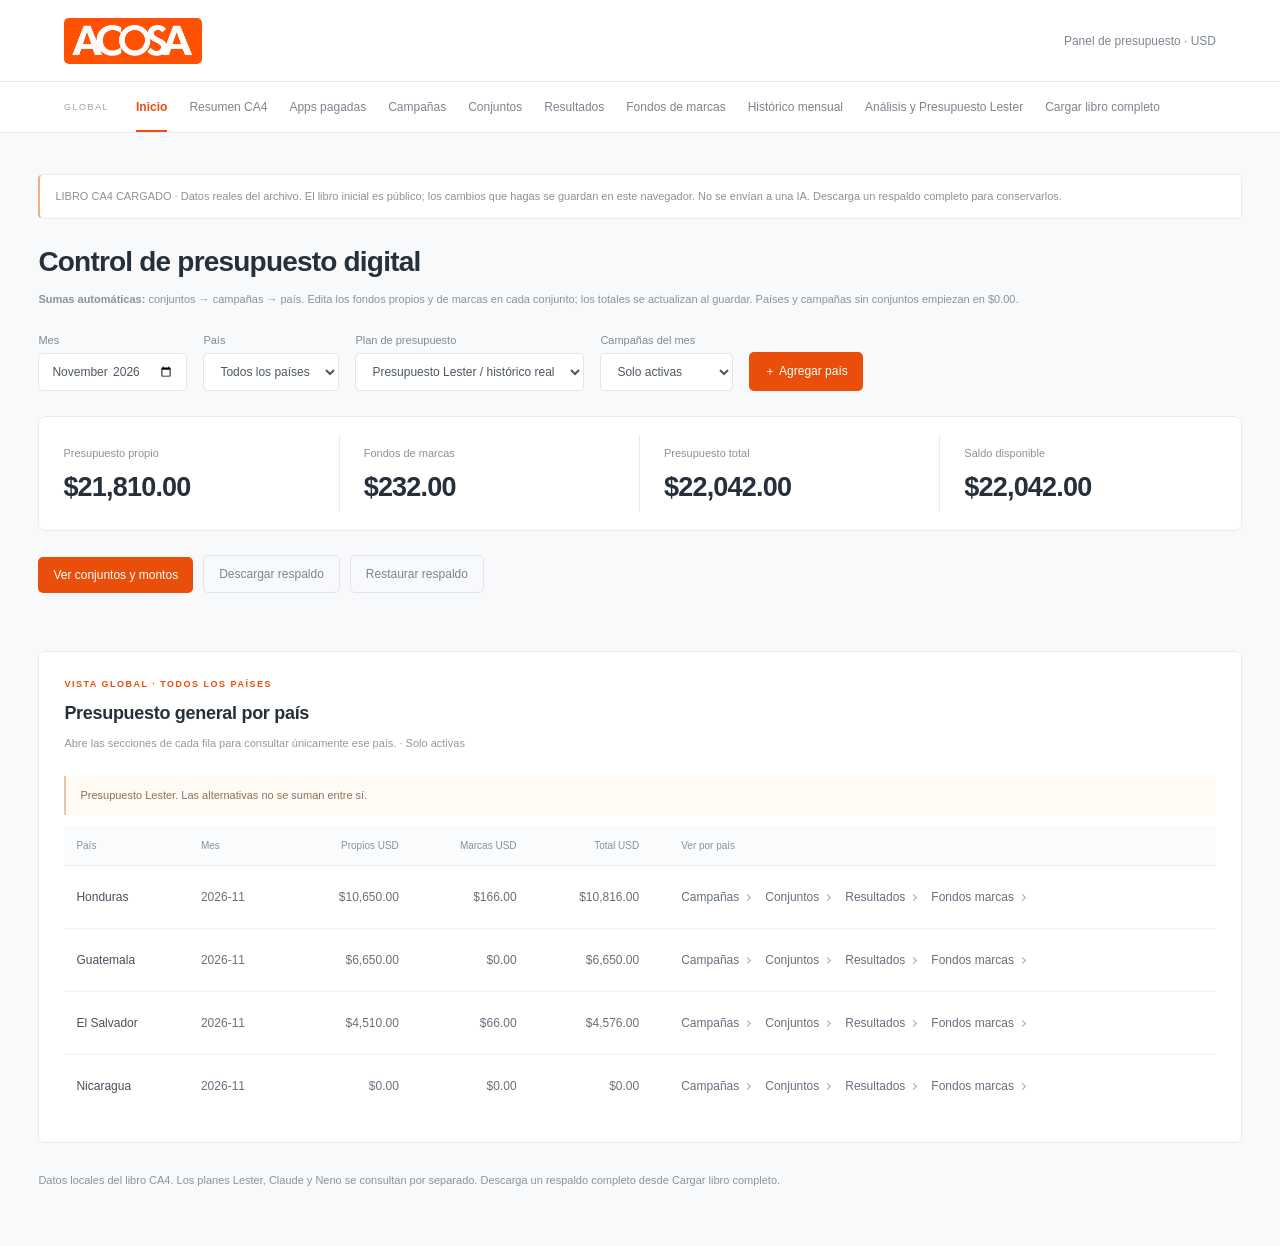
==== commit 6f18ab7f: "Replicar informe CA4 con hojas editables y fórmulas verificadas" ====
--- a/index.html
+++ b/index.html
@@ -13,6 +13,8 @@
 <header class="site-header"><a class="site-brand" href="index.html?view=home" aria-label="ACOSA · Inicio"><img src="assets/acosa-logo.png" alt="ACOSA" width="164" height="60"></a><span>Panel de presupuesto · USD</span></header>
 <nav id="module-nav" class="module-nav" aria-label="Navegación global de todos los países">
 <a href="index.html?view=home" data-view="home">Inicio</a>
+<a href="informe.html?sheet=Resumen%20CA4" data-report="summary">Resumen CA4</a>
+<a href="informe.html?sheet=Estrategia%20Digital" data-report="apps">Apps pagadas</a>
 <a href="index.html?view=campaigns" data-view="campaigns">Campañas</a>
 <a href="index.html?view=sets" data-view="sets">Conjuntos</a>
 <a href="index.html?view=results" data-view="results">Resultados</a>
